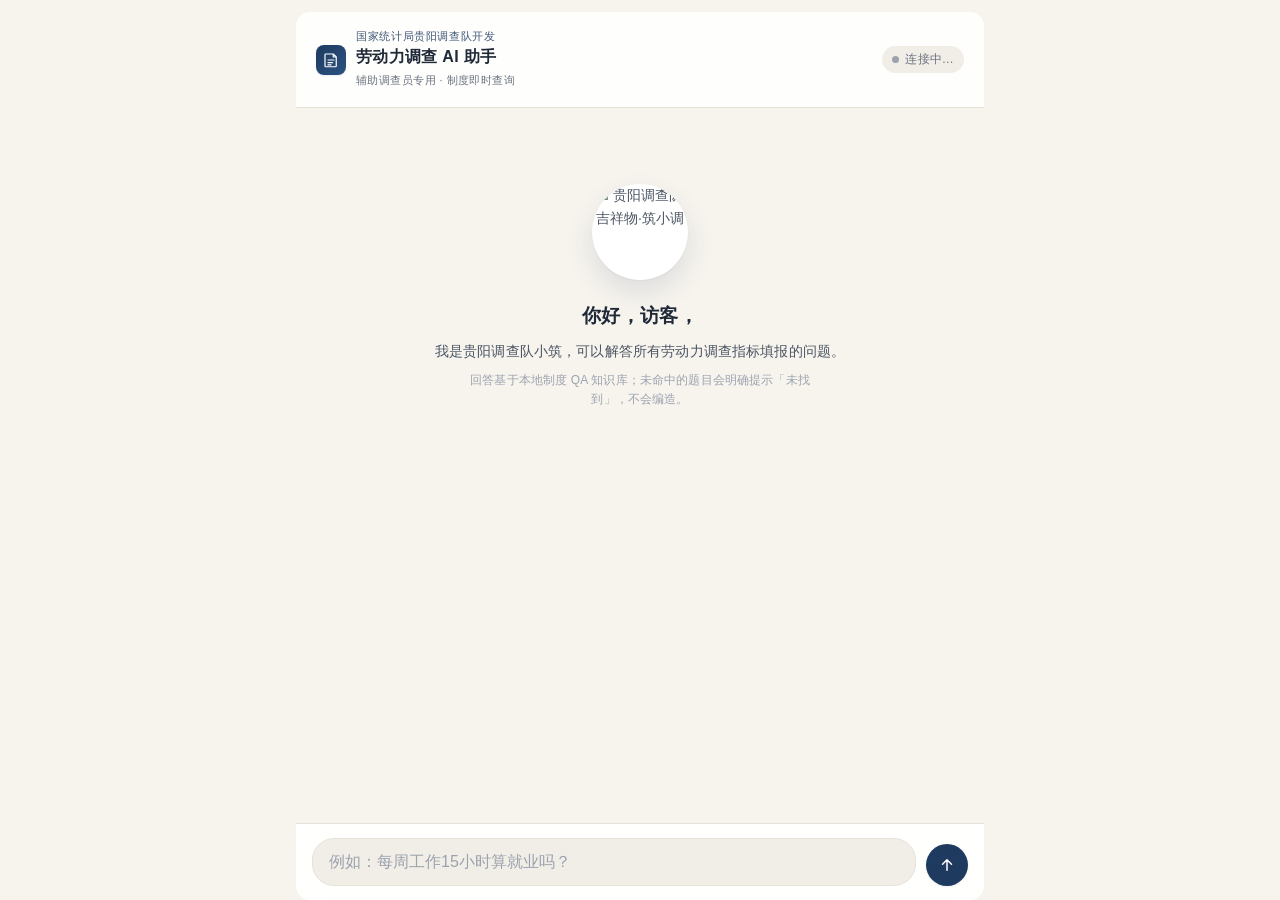
==== backend/static/index.html @ de78158c "feat: 知识库支持图片展示（统计云教程截图） - 新增 backend/static/kb-images/ 目录存储 PPT 截图 - SourceItem 添加 image 字段，前端展示参考截" ====
<!DOCTYPE html>
<html lang="zh-CN">
<head>
  <meta charset="UTF-8">
  <meta name="viewport" content="width=device-width, initial-scale=1.0, maximum-scale=1.0, user-scalable=no, viewport-fit=cover">
  <meta name="apple-mobile-web-app-capable" content="yes">
  <meta name="theme-color" content="#1E3A5F">
  <title>劳动力调查 AI 助手</title>
  <style>
    /* ============================================================
     * 设计 tokens
     * 主色：墨蓝 #1E3A5F（信任、政务、克制）
     * 背景：米白 #F7F4EE（柔和、低对比，长时间阅读不刺眼）
     * 文字：#1F2937 / #4B5563 / #6B7280 / #9CA3AF 四级灰阶
     * ============================================================ */
    :root {
      --c-ink:        #1F2937;
      --c-ink-2:      #4B5563;
      --c-ink-3:      #6B7280;
      --c-ink-4:      #9CA3AF;
      --c-bg:         #F7F4EE;
      --c-bg-elev:    #FFFFFF;
      --c-bg-tint:    #F1EEE7;
      --c-line:       #E7E2D8;
      --c-line-soft:  #EDE9DF;

      --c-brand:      #1E3A5F;
      --c-brand-2:    #2C5282;
      --c-brand-soft: #E8EEF5;

      --c-ok:         #2F855A;
      --c-ok-soft:    #E6F3EC;
      --c-warn:       #B7791F;
      --c-warn-soft:  #FBF1DD;
      --c-danger:     #B54545;
      --c-danger-soft:#F7E4E2;
      --c-info:       #5B6B8C;
      --c-info-soft:  #ECEFF4;

      --shadow-1: 0 1px 2px rgba(15, 23, 42, 0.04), 0 1px 3px rgba(15, 23, 42, 0.04);
      --shadow-2: 0 1px 2px rgba(15, 23, 42, 0.04), 0 8px 24px rgba(15, 23, 42, 0.06);
      --radius-bubble: 14px;
      --radius-card:   12px;
      --radius-btn:    8px;
      --radius-pill:   999px;

      --ease: cubic-bezier(0.4, 0, 0.2, 1);
      --t-fast: 160ms;
      --t-base: 220ms;
    }

    * { box-sizing: border-box; margin: 0; padding: 0; -webkit-tap-highlight-color: transparent; }
    html, body { height: 100%; overscroll-behavior: none; }
    body {
      font-family: -apple-system, BlinkMacSystemFont, "Segoe UI", "PingFang SC",
                   "Hiragino Sans GB", "Microsoft YaHei", sans-serif;
      background: var(--c-bg);
      color: var(--c-ink);
      display: flex;
      flex-direction: column;
      max-width: 720px;
      margin: 0 auto;
      padding: 0;
      font-size: 15px;
      line-height: 1.65;
      letter-spacing: 0.01em;
      -webkit-font-smoothing: antialiased;
      -moz-osx-font-smoothing: grayscale;
      text-rendering: optimizeLegibility;
      /* iOS safe area */
      padding-top: env(safe-area-inset-top);
      padding-bottom: env(safe-area-inset-bottom);
    }

    /* ===== Header ===== */
    header {
      flex-shrink: 0;
      padding: 14px 18px;
      border-bottom: 1px solid var(--c-line);
      background: rgba(255, 255, 255, 0.86);
      backdrop-filter: saturate(180%) blur(14px);
      -webkit-backdrop-filter: saturate(180%) blur(14px);
      display: flex;
      align-items: center;
      justify-content: space-between;
      gap: 12px;
      position: sticky;
      top: 0;
      z-index: 10;
    }
    .brand { display: flex; align-items: center; gap: 10px; min-width: 0; }
    .brand-mark {
      width: 30px; height: 30px;
      border-radius: 8px;
      background: linear-gradient(135deg, var(--c-brand) 0%, var(--c-brand-2) 100%);
      display: flex; align-items: center; justify-content: center;
      flex-shrink: 0;
      box-shadow: var(--shadow-1);
    }
    .brand-mark svg { width: 18px; height: 18px; display: block; }
    .brand-text { display: flex; flex-direction: column; min-width: 0; }
    .brand-org {
      font-size: 10.5px;
      color: var(--c-brand);
      letter-spacing: 0.06em;
      font-weight: 500;
      line-height: 1.3;
      opacity: 0.85;
    }
    header h1 {
      font-size: 15px; font-weight: 600; color: var(--c-ink);
      letter-spacing: 0.02em;
      white-space: nowrap;
      overflow: hidden;
      text-overflow: ellipsis;
    }
    .brand-sub {
      font-size: 11px; color: var(--c-ink-3);
      letter-spacing: 0.04em;
      margin-top: 1px;
    }
    header .status {
      font-size: 12px; color: var(--c-ink-3);
      display: flex; align-items: center; gap: 6px;
      flex-shrink: 0;
      padding: 4px 10px;
      border-radius: var(--radius-pill);
      background: var(--c-bg-tint);
      transition: background var(--t-base) var(--ease), color var(--t-base) var(--ease);
    }
    header .status .dot {
      display: inline-block; width: 7px; height: 7px; border-radius: 50%;
      background: var(--c-ink-4);
      transition: background var(--t-base) var(--ease);
      box-shadow: 0 0 0 0 rgba(47, 133, 90, 0.4);
    }
    header .status.ok {
      color: var(--c-ok);
      background: var(--c-ok-soft);
    }
    header .status.ok .dot {
      background: var(--c-ok);
      animation: breath 2.4s var(--ease) infinite;
    }
    header .status.err {
      color: var(--c-danger);
      background: var(--c-danger-soft);
    }
    header .status.err .dot { background: var(--c-danger); }
    /* ===== 主区域 ===== */
    main {
      flex: 1 1 auto;
      overflow-y: auto;
      padding: 18px 16px 20px;
      display: flex;
      flex-direction: column;
      gap: 18px;
      -webkit-overflow-scrolling: touch;
    }

    /* ===== 一轮问答 ===== */
    .turn {
      display: flex; flex-direction: column; gap: 8px;
      animation: msg-in 280ms var(--ease) both;
    }
    .turn + .turn { margin-top: 2px; }

    /* AI 消息行：左对齐，[吉祥物头像] + [回答气泡] */
    .msg-row.assistant {
      display: flex;
      align-items: flex-end;
      gap: 8px;
      max-width: 92%;
      align-self: flex-start;
    }
    .msg-avatar {
      width: 36px;
      height: 36px;
      border-radius: 50%;
      flex-shrink: 0;
      align-self: flex-end;
      margin-bottom: 2px;
      background: #fff;
      box-shadow: var(--shadow-1);
      object-fit: cover;
      animation: mascot-enter 380ms var(--ease) both;
    }
    .msg-row.assistant .bubble.answer-block {
      max-width: 100%;
      flex: 1 1 auto;
      min-width: 0;
    }
    @keyframes mascot-enter {
      from { transform: translateY(6px) scale(0.85); opacity: 0; }
      to   { transform: translateY(0) scale(1); opacity: 1; }
    }

    .bubble {
      padding: 12px 16px;
      border-radius: var(--radius-bubble);
      line-height: 1.65;
      font-size: 15px;
      word-break: break-word;
      max-width: 86%;
      position: relative;
    }
    .question {
      background: var(--c-brand);
      color: #FFFFFF;
      align-self: flex-end;
      border-bottom-right-radius: 5px;
      box-shadow: var(--shadow-1);
      letter-spacing: 0.01em;
    }
    .answer-block {
      background: var(--c-bg-elev);
      border: 1px solid var(--c-line);
      align-self: flex-start;
      border-bottom-left-radius: 5px;
      max-width: 92%;
      box-shadow: var(--shadow-1);
      padding: 14px 16px 12px;
    }

    /* ===== Mode 标签 ===== */
    .mode-badge {
      display: inline-flex;
      align-items: center;
      gap: 4px;
      font-size: 11px;
      padding: 3px 9px;
      border-radius: var(--radius-pill);
      margin-bottom: 8px;
      font-weight: 500;
      letter-spacing: 0.04em;
      border: 1px solid transparent;
    }
    .mode-rag           { background: var(--c-brand-soft); color: var(--c-brand); border-color: rgba(30, 58, 95, 0.12); }
    .mode-out_of_kb     { background: var(--c-warn-soft); color: var(--c-warn); border-color: rgba(183, 121, 31, 0.16); }
    .mode-out_of_scope  { background: var(--c-info-soft); color: var(--c-info); border-color: rgba(91, 107, 140, 0.16); }
    .mode-ambiguous     { background: #F1ECF7; color: #6B4E8E; border-color: rgba(107, 78, 142, 0.16); }
    .mode-badge::before {
      content: ''; width: 5px; height: 5px; border-radius: 50%;
      background: currentColor; opacity: 0.7;
    }

    .answer-text {
      white-space: pre-wrap;
      font-size: 15px;
      color: var(--c-ink);
      line-height: 1.7;
    }

    /* ===== 参考资料 ===== */
    details.sources {
      margin-top: 12px;
      font-size: 13px;
      color: var(--c-ink-2);
    }
    details.sources summary {
      cursor: pointer;
      padding: 8px 12px;
      user-select: none;
      list-style: none;
      display: inline-flex;
      align-items: center;
      gap: 6px;
      border-radius: var(--radius-btn);
      background: var(--c-bg-tint);
      border: 1px solid var(--c-line-soft);
      transition: background var(--t-fast) var(--ease), color var(--t-fast) var(--ease), border-color var(--t-fast) var(--ease);
    }
    details.sources summary::-webkit-details-marker { display: none; }
    details.sources summary::before {
      content: '';
      width: 0; height: 0;
      border-left: 4px solid currentColor;
      border-top: 4px solid transparent;
      border-bottom: 4px solid transparent;
      transition: transform var(--t-base) var(--ease);
      flex-shrink: 0;
      opacity: 0.7;
    }
    details.sources[open] summary::before { transform: rotate(90deg); }
    details.sources summary:hover {
      background: var(--c-brand-soft);
      color: var(--c-brand);
      border-color: rgba(30, 58, 95, 0.18);
    }
    details.sources[open] summary {
      background: var(--c-brand-soft);
      color: var(--c-brand);
      border-color: rgba(30, 58, 95, 0.18);
      margin-bottom: 6px;
    }
    details.sources ol {
      margin-top: 4px;
      padding-left: 0;
      list-style: none;
      max-height: 260px;
      overflow-y: auto;
      border-left: 2px solid var(--c-line);
      padding-left: 12px;
    }
    details.sources li {
      margin: 0;
      padding: 8px 10px;
      line-height: 1.55;
      border-radius: 8px;
      font-size: 13px;
    }
    details.sources li + li { margin-top: 4px; }
    details.sources li strong {
      color: var(--c-brand);
      font-weight: 600;
      font-size: 12px;
      font-variant-numeric: tabular-nums;
    }
    .source-meta {
      display: block;
      font-size: 11px;
      color: var(--c-ink-4);
      margin-top: 3px;
      letter-spacing: 0.02em;
    }
    .source-images {
      margin-top: 12px;
    }
    .source-images-title {
      font-size: 12px;
      color: var(--c-ink-4);
      margin-bottom: 8px;
      font-weight: 500;
    }
    .source-images-scroll {
      display: flex;
      gap: 10px;
      overflow-x: auto;
      padding-bottom: 8px;
      -webkit-overflow-scrolling: touch;
    }
    .source-images-scroll::-webkit-scrollbar {
      height: 6px;
    }
    .source-images-scroll::-webkit-scrollbar-thumb {
      background: var(--c-line);
      border-radius: 3px;
    }
    .source-image-item {
      flex: 0 0 auto;
      width: 180px;
      border-radius: 8px;
      overflow: hidden;
      border: 1px solid var(--c-line-soft);
      cursor: pointer;
      transition: transform 0.15s ease, box-shadow 0.15s ease;
    }
    .source-image-item:hover {
      transform: translateY(-2px);
      box-shadow: 0 4px 12px rgba(0, 0, 0, 0.1);
    }
    .source-image-item img {
      display: block;
      width: 100%;
      height: 120px;
      object-fit: cover;
      background: var(--c-bg-tint);
    }

    /* ===== 反馈区 ===== */
    .feedback-row {
      display: flex;
      flex-wrap: wrap;
      gap: 8px;
      margin-top: 12px;
      padding-top: 10px;
      border-top: 1px solid var(--c-line-soft);
      align-items: center;
      font-size: 13px;
    }
    .feedback-btn {
      background: var(--c-bg-elev);
      border: 1px solid var(--c-line);
      border-radius: var(--radius-btn);
      padding: 6px 14px;
      cursor: pointer;
      color: var(--c-ink-2);
      font-size: 13px;
      font-family: inherit;
      transition: background var(--t-fast) var(--ease), border-color var(--t-fast) var(--ease), color var(--t-fast) var(--ease), transform var(--t-fast) var(--ease);
      min-height: 32px;
      letter-spacing: 0.02em;
    }
    .feedback-btn:hover {
      border-color: var(--c-ink-4);
      color: var(--c-ink);
    }
    .feedback-btn:active { transform: scale(0.97); }
    .feedback-btn.active-up {
      background: var(--c-ok-soft);
      border-color: rgba(47, 133, 90, 0.4);
      color: var(--c-ok);
      font-weight: 500;
    }
    .feedback-btn.active-down {
      background: var(--c-danger-soft);
      border-color: rgba(181, 69, 69, 0.4);
      color: var(--c-danger);
      font-weight: 500;
    }
    .feedback-status {
      font-size: 12px;
      color: var(--c-ink-3);
      margin-left: auto;
      font-variant-numeric: tabular-nums;
      letter-spacing: 0.02em;
    }
    .comment-input {
      margin-top: 8px;
      width: 100%;
      padding: 9px 12px;
      border: 1px solid var(--c-line);
      border-radius: var(--radius-btn);
      font-size: 14px;
      font-family: inherit;
      display: none;
      min-height: 36px;
      background: var(--c-bg-elev);
      color: var(--c-ink);
      transition: border-color var(--t-fast) var(--ease), box-shadow var(--t-fast) var(--ease);
    }
    .comment-input.show { display: block; }
    .comment-input:focus {
      outline: none;
      border-color: var(--c-brand);
      box-shadow: 0 0 0 3px rgba(30, 58, 95, 0.08);
    }
    .comment-input::placeholder { color: var(--c-ink-4); }

    /* ===== 输入栏 ===== */
    form#input-form {
      flex-shrink: 0;
      display: flex;
      gap: 10px;
      padding: 12px 14px;
      padding-bottom: calc(12px + env(safe-area-inset-bottom));
      border-top: 1px solid var(--c-line);
      background: rgba(255, 255, 255, 0.92);
      backdrop-filter: saturate(180%) blur(14px);
      -webkit-backdrop-filter: saturate(180%) blur(14px);
      align-items: flex-end;
      position: sticky;
      bottom: 0;
      z-index: 10;
    }
    #question-input {
      flex: 1;
      padding: 11px 16px;
      border: 1px solid var(--c-line);
      border-radius: 22px;
      font-size: 16px;  /* 16px prevents iOS zoom */
      font-family: inherit;
      background: var(--c-bg-tint);
      resize: none;
      max-height: 120px;
      line-height: 1.5;
      color: var(--c-ink);
      transition: background var(--t-fast) var(--ease), border-color var(--t-fast) var(--ease), box-shadow var(--t-fast) var(--ease);
    }
    #question-input::placeholder { color: var(--c-ink-4); }
    #question-input:focus {
      outline: none;
      border-color: var(--c-brand);
      background: var(--c-bg-elev);
      box-shadow: 0 0 0 3px rgba(30, 58, 95, 0.08);
    }
    #send-btn {
      flex-shrink: 0;
      width: 42px;
      height: 42px;
      background: var(--c-brand);
      color: white;
      border: none;
      border-radius: 50%;
      font-size: 19px;
      cursor: pointer;
      display: flex;
      align-items: center;
      justify-content: center;
      box-shadow: var(--shadow-1);
      transition: background var(--t-fast) var(--ease), transform var(--t-fast) var(--ease), box-shadow var(--t-fast) var(--ease);
    }
    #send-btn:hover { background: var(--c-brand-2); }
    #send-btn:active {
      transform: scale(0.94);
      box-shadow: 0 1px 2px rgba(15, 23, 42, 0.08);
    }
    #send-btn:disabled {
      background: var(--c-line);
      color: var(--c-ink-4);
      cursor: not-allowed;
      box-shadow: none;
    }
    #send-btn svg { width: 18px; height: 18px; display: block; }

    /* ===== 麦克风（保留样式以防恢复）===== */
    #mic-btn {
      flex-shrink: 0;
      width: 42px;
      height: 42px;
      background: var(--c-bg-elev);
      color: var(--c-ink);
      border: 1px solid var(--c-line);
      border-radius: 50%;
      font-size: 18px;
      cursor: pointer;
      display: flex;
      align-items: center;
      justify-content: center;
      user-select: none;
      -webkit-touch-callout: none;
      transition: background var(--t-fast) var(--ease), border-color var(--t-fast) var(--ease);
    }
    #mic-btn.recording {
      background: var(--c-danger);
      color: white;
      border-color: var(--c-danger);
      animation: pulse 1s infinite;
    }
    #mic-btn:disabled { background: var(--c-bg-tint); cursor: not-allowed; }
    /* DISABLED(voice) 2026-06-21: 输入法自带语音转写，麦克风 UI 隐藏。恢复：删除此行 */
    #mic-btn { display: none !important; }

    /* ===== Thinking / 加载 ===== */
    .thinking {
      color: var(--c-ink-3);
      font-size: 14px;
      padding: 2px 0;
      display: flex;
      align-items: center;
      gap: 10px;
    }
    .thinking-dots {
      display: inline-flex;
      align-items: center;
      gap: 3px;
    }
    .thinking-dots span {
      width: 5px; height: 5px; border-radius: 50%;
      background: var(--c-ink-4);
      animation: dot 1.2s var(--ease) infinite;
    }
    .thinking-dots span:nth-child(2) { animation-delay: 0.15s; }
    .thinking-dots span:nth-child(3) { animation-delay: 0.3s; }
    /* 兼容旧模板：保留 .thinking::before 形态，但不渲染圆点 */
    .thinking::before { content: none; }
    @keyframes dot {
      0%, 60%, 100% { opacity: 0.25; transform: translateY(0); }
      30%           { opacity: 1;    transform: translateY(-2px); }
    }

    /* ===== 空状态 / 引导 ===== */
    .empty-state {
      text-align: center;
      color: var(--c-ink-2);
      padding: 56px 24px 32px;
      font-size: 14px;
    }
    .empty-state .empty-mascot {
      width: 96px;
      height: 96px;
      margin: 0 auto 20px;
      display: block;
      border-radius: 50%;
      background: #fff;
      box-shadow: 0 1px 2px rgba(15,23,42,0.04), 0 12px 28px rgba(30,58,95,0.12);
      object-fit: cover;
      animation: mascot-enter 600ms var(--ease) both;
    }
    /* 兼容老模板里的 .empty-icon（如有旧引用） */
    .empty-state .empty-icon {
      width: 56px; height: 56px;
      margin: 0 auto 18px;
      border-radius: 16px;
      background: var(--c-brand-soft);
      display: flex; align-items: center; justify-content: center;
      color: var(--c-brand);
    }
    .empty-state .empty-icon svg { width: 28px; height: 28px; display: block; }
    .empty-state .empty-title {
      font-size: 19px;
      font-weight: 600;
      color: var(--c-ink);
      letter-spacing: 0.02em;
      margin-bottom: 8px;
    }
    .empty-state .empty-greeting {
      margin: 0 auto 14px;
      color: var(--c-ink-2);
      font-size: 14px;
      line-height: 1.65;
      max-width: 320px;
    }
    .empty-state p {
      margin-bottom: 6px;
      color: var(--c-ink-3);
      font-size: 13px;
    }
    .empty-state .empty-hint {
      margin-top: 8px;
      color: var(--c-ink-4);
      font-size: 12px;
      line-height: 1.6;
      max-width: 340px;
      margin-left: auto;
      margin-right: auto;
    }
    .empty-state .examples {
      display: flex;
      flex-wrap: wrap;
      gap: 8px;
      justify-content: center;
      margin-top: 22px;
    }
    .empty-state .example {
      background: var(--c-bg-elev);
      border: 1px solid var(--c-line);
      border-radius: var(--radius-pill);
      padding: 8px 16px;
      cursor: pointer;
      font-size: 13px;
      min-height: 36px;
      display: inline-flex;
      align-items: center;
      color: var(--c-ink-2);
      font-family: inherit;
      transition: background var(--t-fast) var(--ease), border-color var(--t-fast) var(--ease), color var(--t-fast) var(--ease), transform var(--t-fast) var(--ease);
      letter-spacing: 0.01em;
    }
    .empty-state .example:hover {
      border-color: var(--c-brand);
      color: var(--c-brand);
      background: var(--c-brand-soft);
    }
    .empty-state .example:active { transform: scale(0.97); }

    /* ===== 错误条 ===== */
    .error-banner {
      background: var(--c-danger-soft);
      color: var(--c-danger);
      padding: 10px 14px;
      border-radius: var(--radius-card);
      font-size: 14px;
      margin-top: 6px;
      border: 1px solid rgba(181, 69, 69, 0.18);
      display: flex;
      align-items: flex-start;
      gap: 8px;
      line-height: 1.5;
    }
    .error-banner::before {
      content: '!';
      flex-shrink: 0;
      width: 18px; height: 18px;
      border-radius: 50%;
      background: var(--c-danger);
      color: #fff;
      font-weight: 600;
      font-size: 12px;
      display: inline-flex;
      align-items: center;
      justify-content: center;
      line-height: 1;
    }

    /* ===== 全局动效 ===== */
    @keyframes pulse { 0%,100% { opacity: 0.3; } 50% { opacity: 1; } }
    @keyframes breath {
      0%, 100% { box-shadow: 0 0 0 0 rgba(47, 133, 90, 0.0); }
      50%      { box-shadow: 0 0 0 4px rgba(47, 133, 90, 0.18); }
    }
    @keyframes msg-in {
      from { opacity: 0; transform: translateY(6px); }
      to   { opacity: 1; transform: translateY(0); }
    }

    /* ===== 桌面端微调 ===== */
    @media (min-width: 600px) {
      body { padding: 0 16px; }
      header {
        padding: 18px 20px;
        border-radius: 14px 14px 0 0;
        margin-top: 12px;
      }
      main { padding: 20px 12px; }
      .bubble { font-size: 15.5px; }
      form#input-form {
        border-radius: 0 0 14px 14px;
        padding: 14px 16px;
        padding-bottom: calc(14px + env(safe-area-inset-bottom));
      }
    }
    @media (min-width: 720px) {
      header h1 { font-size: 16px; }
    }

    /* ===== 减少动效偏好 ===== */
    @media (prefers-reduced-motion: reduce) {
      *, *::before, *::after {
        animation-duration: 0.01ms !important;
        animation-iteration-count: 1 !important;
        transition-duration: 0.01ms !important;
      }
    }
  </style>
</head>
<body>
  <header>
    <div class="brand">
      <div class="brand-mark" aria-hidden="true">
        <svg viewBox="0 0 24 24" fill="none" xmlns="http://www.w3.org/2000/svg">
          <path d="M5 4h10l4 4v12a1 1 0 0 1-1 1H5a1 1 0 0 1-1-1V5a1 1 0 0 1 1-1z" stroke="#fff" stroke-width="1.6" stroke-linejoin="round"/>
          <path d="M15 4v4h4" stroke="#fff" stroke-width="1.6" stroke-linejoin="round"/>
          <path d="M8 12h8M8 15.5h6M8 18.5h4" stroke="#fff" stroke-width="1.6" stroke-linecap="round"/>
        </svg>
      </div>
      <div class="brand-text">
        <span class="brand-org">国家统计局贵阳调查队开发</span>
        <h1>劳动力调查 AI 助手</h1>
        <span class="brand-sub">辅助调查员专用 · 制度即时查询</span>
      </div>
    </div>
    <span class="status" id="status"><span class="dot"></span><span id="status-text">连接中…</span></span>
  </header>

  <main id="chat">
    <div class="empty-state" id="empty-state">
      <img class="empty-mascot" src="/static/mascot.png" alt="贵阳调查队吉祥物·筑小调" width="96" height="96">
      <div class="empty-title">你好<span class="user-name">，访客</span>，</div>
      <div class="empty-subtitle">我是贵阳调查队小筑，可以解答所有劳动力调查指标填报的问题。</div>

      <p class="empty-hint">回答基于本地制度 QA 知识库；未命中的题目会明确提示「未找到」，不会编造。</p>
      <div class="examples" id="examples"></div>
    </div>
  </main>

  <form id="input-form" autocomplete="off">
    <textarea id="question-input" rows="1" placeholder="例如：每周工作15小时算就业吗？" maxlength="500"></textarea>
    <!-- DISABLED(voice) 2026-06-21: 麦克风按钮停用。恢复：删除本注释并取消 mic-btn CSS 隐藏 -->
    <!-- <button id="mic-btn" type="button" aria-label="语音输入" title="语音输入（录音将传至讯飞识别）">🎙️</button> -->
    <button id="send-btn" type="submit" aria-label="发送">
      <svg viewBox="0 0 24 24" fill="none" xmlns="http://www.w3.org/2000/svg" aria-hidden="true">
        <path d="M12 19V5m0 0-6 6m6-6 6 6" stroke="currentColor" stroke-width="2" stroke-linecap="round" stroke-linejoin="round"/>
      </svg>
    </button>
  </form>

  <script src="/static/common.js"></script>
  <script>
    const chatEl = document.getElementById('chat');
    const formEl = document.getElementById('input-form');
    const inputEl = document.getElementById('question-input');
    const sendBtn = document.getElementById('send-btn');
    const emptyEl = document.getElementById('empty-state');
    const examplesEl = document.getElementById('examples');
    const statusEl = document.getElementById('status');
    const statusText = document.getElementById('status-text');

    const EXAMPLE_QS = [
      '每周工作15小时算就业吗？',
      '退休人员再就业算就业吗？',
      '一人在家打游戏帮别人账号练级赚钱',
      'F16指标怎么填',
      '入户时PAD没有网络信号怎么办',
    ];

    // 未登录直接跳登录页
    requireLoginOrRedirect();

    (function () {
      var _el = document.querySelector('.user-name');
      if (!_el) return;
      var _n = getUserName();
      _el.textContent = _n ? '，' + escapeHtml(_n) : '，访客';
    })();

    // 多轮对话：保留最近 4 轮（8 条消息）。超出时丢掉最早的。
    const chatHistory = [];
    const MAX_HISTORY_TURNS = 4;

    const MODE_LABEL = {
      rag: 'RAG 命中',
      out_of_kb: '未找到',
      out_of_scope: '超出范围',
      ambiguous: '需要补充',
    };

    function hideEmpty() {
      if (emptyEl && emptyEl.parentNode) emptyEl.remove();
    }

    function scrollToBottom() {
      // requestAnimationFrame 让 DOM 更新完再滚
      requestAnimationFrame(() => {
        chatEl.scrollTop = chatEl.scrollHeight;
      });
    }

    function autoResize() {
      inputEl.style.height = 'auto';
      inputEl.style.height = Math.min(inputEl.scrollHeight, 120) + 'px';
    }

    function addQuestion(text) {
      hideEmpty();
      const turn = document.createElement('div');
      turn.className = 'turn';
      const bubble = document.createElement('div');
      bubble.className = 'bubble question';
      bubble.textContent = text;
      turn.appendChild(bubble);
      chatEl.appendChild(turn);
      scrollToBottom();
      return turn;
    }

    function addAnswerPlaceholder(turn) {
      const row = document.createElement('div');
      row.className = 'msg-row assistant';
      const avatar = document.createElement('img');
      avatar.className = 'msg-avatar';
      avatar.src = '/static/mascot.png';
      avatar.alt = '筑小调';
      avatar.loading = 'lazy';
      avatar.decoding = 'async';
      const block = document.createElement('div');
      block.className = 'bubble answer-block';
      block.innerHTML = '<div class="thinking"><span class="thinking-dots" aria-hidden="true"><span></span><span></span><span></span></span><span>正在检索知识库…</span></div>';
      row.appendChild(avatar);
      row.appendChild(block);
      turn.appendChild(row);
      scrollToBottom();
      return block;
    }

    function renderAnswer(block, data) {
      const mode = data.mode || 'rag';
      const modeLabel = MODE_LABEL[mode] || mode;
      const sources = data.sources || [];
      const score = data.retrieval_score;
      const imageList = sources.filter(s => s.image).map(s => s.image);
      const imageHtml = imageList.length > 0 ? `
        <div class="source-images">
          <div class="source-images-title">参考截图</div>
          <div class="source-images-scroll">
            ${imageList.map(img => `
              <div class="source-image-item">
                <img src="${escapeHtml(img)}" alt="参考截图" loading="lazy" onclick="window.open(this.src, '_blank')" />
              </div>
            `).join('')}
          </div>
        </div>
      ` : '';
      const textHtml = sources.length > 0 ? `
        <details class="sources">
          <summary>参考资料 (${sources.length})</summary>
          <ol>
            ${sources.map(s => `
              <li>
                <strong>${escapeHtml(s.qa_id || '?')}</strong> \u00b7 ${escapeHtml(s.category || '')}
                <div>${escapeHtml(s.question || '')}</div>
                <span class="source-meta">\u6765\u6e90\uff1a${escapeHtml(s.source || '?')}</span>
              </li>
            `).join('')}
          </ol>
        </details>
      ` : '';
      const sourceHtml = imageHtml + textHtml;
      block.innerHTML = `
        <span class="mode-badge mode-${mode}">${escapeHtml(modeLabel)}</span>
        <div class="answer-text">${escapeHtml(data.answer || '')}</div>
        ${sourceHtml}
        <div class="feedback-row" data-rating-state="none">
          <button class="feedback-btn" data-rating="up" type="button">采纳</button>
          <button class="feedback-btn" data-rating="down" type="button">不采纳</button>
          <input class="comment-input" placeholder="不采纳原因（可选）" maxlength="500">
          <span class="feedback-status"></span>
        </div>
      `;
      block.dataset.question = currentQuestion;
      block.dataset.answer = data.answer || '';
      block.dataset.mode = mode;
      block.dataset.sources = JSON.stringify(sources);
      block.dataset.requestId = data.request_id || '';
      wireFeedback(block);
      scrollToBottom();
    }

    function renderError(block, message) {
      block.innerHTML = `<div class="error-banner">请求失败：${escapeHtml(message)}</div>`;
      scrollToBottom();
    }

    function wireFeedback(block) {
      const row = block.querySelector('.feedback-row');
      const status = row.querySelector('.feedback-status');
      const commentInput = row.querySelector('.comment-input');
      const buttons = row.querySelectorAll('.feedback-btn');
      buttons.forEach(btn => {
        btn.addEventListener('click', async () => {
          const rating = btn.dataset.rating;
          const currentState = row.dataset.ratingState;
          if (currentState === rating) {
            row.dataset.ratingState = 'none';
            buttons.forEach(b => b.classList.remove('active-up', 'active-down'));
            commentInput.classList.remove('show');
            status.textContent = '';
            return;
          }
          buttons.forEach(b => b.classList.remove('active-up', 'active-down'));
          btn.classList.add(rating === 'up' ? 'active-up' : 'active-down');
          row.dataset.ratingState = rating;
          if (rating === 'down') {
            commentInput.classList.add('show');
            setTimeout(() => commentInput.focus(), 100);
          } else {
            commentInput.classList.remove('show');
          }
          status.textContent = '记录中…';
          try {
            const resp = await fetch('/api/feedback', {
              method: 'POST',
              headers: { 'Content-Type': 'application/json', ...authHeader() },
              body: JSON.stringify({
                question: block.dataset.question,
                answer: block.dataset.answer,
                mode: block.dataset.mode,
                rating,
                comment: commentInput.value || '',
                sources: JSON.parse(block.dataset.sources || '[]'),
                request_id: block.dataset.requestId || null,
              }),
            });
            if (await handle401(resp)) return;
            if (!resp.ok) throw new Error('HTTP ' + resp.status);
            const j = await resp.json();
            status.textContent = `已记录 (${j.record_id})`;
          } catch (e) {
            status.textContent = '记录失败';
          }
        });
      });
      commentInput.addEventListener('input', () => {
        clearTimeout(commentInput._t);
        commentInput._t = setTimeout(() => {
          if (row.dataset.ratingState !== 'none') {
            fetch('/api/feedback', {
              method: 'POST',
              headers: { 'Content-Type': 'application/json', ...authHeader() },
              body: JSON.stringify({
                question: block.dataset.question,
                answer: block.dataset.answer,
                mode: block.dataset.mode,
                rating: row.dataset.ratingState,
                comment: commentInput.value,
                sources: JSON.parse(block.dataset.sources || '[]'),
                request_id: block.dataset.requestId || null,
              }),
            }).catch(() => {});
          }
        }, 1500);
      });
    }

    let currentQuestion = '';

    /* DISABLED(voice) 2026-06-21: 语音 JS 整段停用。输入法自带语音转写。恢复：删除本块注释
    // ===== 语音输入（讯飞实时语音转写大模型）=====
    const micBtn = document.getElementById('mic-btn');
    let micState = {
      ws: null,
      audioCtx: null,
      processor: null,
      source: null,
      stream: null,
      recording: false,
      lastText: '',
    };

    function setMicUi(recording) {
      micState.recording = recording;
      micBtn.classList.toggle('recording', recording);
      micBtn.textContent = recording ? '■' : '🎙️';
    }

    function safe(fn) {
      try { fn(); } catch (e) { // safe wrap: 静默吞错
      }
    }

    async function startMic() {
      if (micState.recording) return;
      try {
        const stream = await navigator.mediaDevices.getUserMedia({
          audio: { channelCount: 1, echoCancellation: true, noiseSuppression: true },
        });
        micState.stream = stream;
        // 强制 16kHz（浏览器可能给 44.1/48k，AudioContext 内部会重采样）
        const AC = window.AudioContext || window.webkitAudioContext;
        micState.audioCtx = new AC({ sampleRate: 16000 });
        micState.source = micState.audioCtx.createMediaStreamSource(stream);
        // bufferSize=4096：~256ms 一帧（16kHz 下），远低于讯飞 15s 超时
        micState.processor = micState.audioCtx.createScriptProcessor(4096, 1, 1);

        const proto = location.protocol === 'https:' ? 'wss:' : 'ws:';
        const ws = new WebSocket(`${proto}//${location.host}/api/voice/stream`);
        ws.binaryType = 'arraybuffer';
        micState.ws = ws;

        ws.onopen = () => {
          setMicUi(true);
          statusText.textContent = '正在录音…';
        };
        ws.onmessage = (e) => {
          try {
            const data = JSON.parse(e.data);
            if (data.type === 'partial' && data.text) {
              micState.lastText = data.text;
              inputEl.value = data.text;
              autoResize();
              statusText.textContent = data.final
                ? `在线 · 知识库 ${data.text.length} 字`
                : '识别中…';
            } else if (data.type === 'error') {
              statusText.textContent = `识别失败: ${data.msg || data.code}`;
              stopMic();
            }
          } catch (err) { // 忽略非 JSON
          }
        };
        ws.onerror = () => {
          statusText.textContent = '语音连接失败';
          stopMic();
        };
        ws.onclose = () => {
          if (micState.recording) {
            statusText.textContent = '语音已断开';
            setMicUi(false);
          }
        };

        // 预分配 buffer，每帧复用避免 GC
        const pcmBuffer = new Int16Array(4096);
        micState.processor.onaudioprocess = (e) => {
          if (!micState.ws || micState.ws.readyState !== WebSocket.OPEN) return;
          const channel = e.inputBuffer.getChannelData(0);
          const n = Math.min(channel.length, pcmBuffer.length);
          for (let i = 0; i < n; i++) {
            const s = Math.max(-1, Math.min(1, channel[i]));
            pcmBuffer[i] = s < 0 ? s * 0x8000 : s * 0x7fff;
          }
          // 只发实际样本数（channel.length 通常等于 4096，但保险起见用 n）
          micState.ws.send(pcmBuffer.buffer.slice(0, n * 2));
        };

        micState.source.connect(micState.processor);
        // 用 gain=0 的 GainNode 作为「静默出口」触发 onaudioprocess，避免回放
        const sink = micState.audioCtx.createGain();
        sink.gain.value = 0;
        micState.processor.connect(sink);
        micState.sink = sink;
      } catch (err) {
        console.error('录音启动失败', err);
        statusText.textContent = err.name === 'NotAllowedError' ? '麦克风权限被拒' : `录音失败: ${err.message}`;
        cleanupMic();
        setMicUi(false);
      }
    }

    function stopMic() {
      if (!micState.recording && !micState.ws) {
        cleanupMic();
        return;
      }
      if (micState.ws && micState.ws.readyState === WebSocket.OPEN) {
        safe(() => micState.ws.send('__end__'));
      }
      setMicUi(false);
      // 等 1.5s 让最终识别结果回来，再彻底清理
      setTimeout(cleanupMic, 1500);
    }

    function cleanupMic() {
      safe(() => micState.processor && micState.processor.disconnect());
      safe(() => micState.sink && micState.sink.disconnect());
      safe(() => micState.source && micState.source.disconnect());
      safe(() => micState.audioCtx && micState.audioCtx.close());
      safe(() => micState.stream && micState.stream.getTracks().forEach(t => t.stop()));
      safe(() => micState.ws && micState.ws.close());
      micState.processor = null;
      micState.source = null;
      micState.sink = null;
      micState.audioCtx = null;
      micState.stream = null;
      micState.ws = null;
    }

    micBtn.addEventListener('click', () => {
      if (micState.recording) stopMic();
      else startMic();
    });
    // 离开页面时关掉
    window.addEventListener('beforeunload', cleanupMic);
    */ /* DISABLED(voice) 2026-06-21 块注释结束。恢复：删除 509 行的开头 + 本行 */

    inputEl.addEventListener('input', autoResize);
    inputEl.addEventListener('keydown', (e) => {
      // Enter 发送，Shift+Enter 换行
      if (e.key === 'Enter' && !e.shiftKey && !e.isComposing) {
        e.preventDefault();
        formEl.requestSubmit();
      }
    });

    formEl.addEventListener('submit', async (e) => {
      e.preventDefault();
      const q = inputEl.value.trim();
      if (!q) return;
      inputEl.value = '';
      autoResize();
      sendBtn.disabled = true;
      currentQuestion = q;
      const turn = addQuestion(q);
      const block = addAnswerPlaceholder(turn);
      const historyForRequest = chatHistory.slice(-MAX_HISTORY_TURNS * 2);
      try {
        const t0 = performance.now();
        const resp = await fetch('/api/chat', {
          method: 'POST',
          headers: { 'Content-Type': 'application/json', ...authHeader() },
          body: JSON.stringify({ message: q, history: historyForRequest }),
        });
        if (await handle401(resp)) return;
        if (!resp.ok) {
          const errText = await resp.text();
          throw new Error(errText || 'HTTP ' + resp.status);
        }
        const data = await resp.json();
        const ms = Math.round(performance.now() - t0);
        renderAnswer(block, data);
        const status = block.querySelector('.feedback-status');
        if (status) status.textContent = `${ms}ms`;
        chatHistory.push({ role: 'user', content: q });
        chatHistory.push({ role: 'assistant', content: data.answer.slice(0, 4000) });
        chatHistory.splice(0, Math.max(0, chatHistory.length - MAX_HISTORY_TURNS * 2));
      } catch (err) {
        renderError(block, err.message);
      } finally {
        sendBtn.disabled = false;
        inputEl.focus();
      }
    });

    // 示例问题
    examplesEl.innerHTML = EXAMPLE_QS.map(q =>
      `<span class="example" data-q="${escapeHtml(q)}">${escapeHtml(q)}</span>`
    ).join('');
    examplesEl.querySelectorAll('.example').forEach(el => {
      el.addEventListener('click', () => {
        inputEl.value = el.dataset.q;
        autoResize();
        inputEl.focus();
      });
    });

    // 健康检查
    fetch('/health').then(r => r.json()).then(j => {
      if (j.status === 'ok') {
        statusEl.classList.add('ok');
        statusText.textContent = `在线 · 知识库 ${j.chroma_count} 条`;
      } else {
        statusEl.classList.add('err');
        statusText.textContent = '降级运行';
      }
    }).catch(() => {
      statusEl.classList.add('err');
      statusText.textContent = '不可达';
    });

    inputEl.focus();
  </script>
</body>
</html>
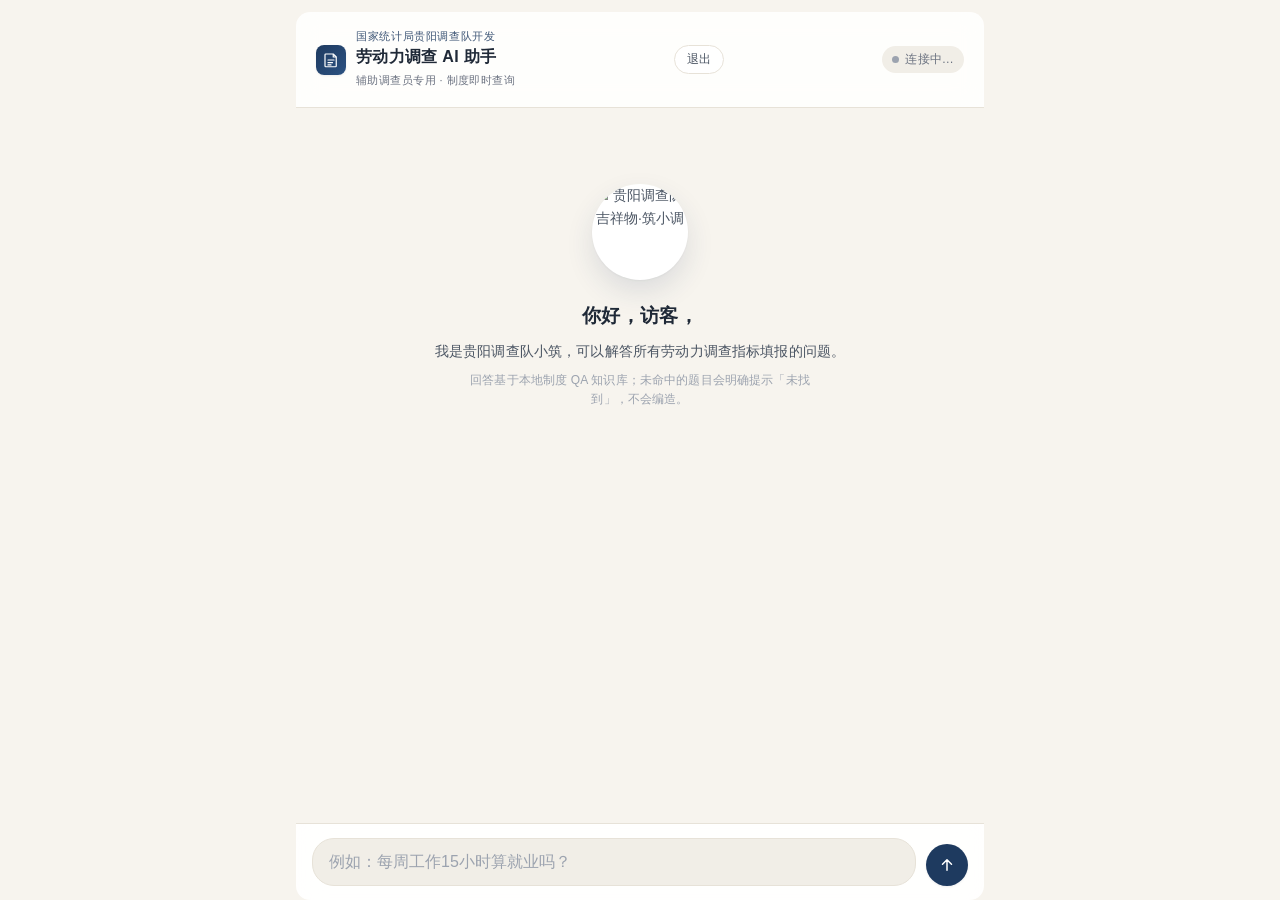
==== commit 25c9b4f1: "feat: 月度测验系统 v3 + grill-me 优化 + 退出登录 + 知识库分类型统计 - 6 表 SQLite quiz_db（幂等迁移 + WAL + 写锁串行化） - LLM 要点提取（" ====
--- a/backend/static/index.html
+++ b/backend/static/index.html
@@ -5,7 +5,8 @@
   <meta name="viewport" content="width=device-width, initial-scale=1.0, maximum-scale=1.0, user-scalable=no, viewport-fit=cover">
   <meta name="apple-mobile-web-app-capable" content="yes">
   <meta name="theme-color" content="#1E3A5F">
-  <title>劳动力调查 AI 助手</title>
+  <link rel="icon" href="data:,">
+<title>劳动力调查 AI 助手</title>
   <style>
     /* ============================================================
      * 设计 tokens
@@ -712,7 +713,43 @@
         transition-duration: 0.01ms !important;
       }
     }
-  </style>
+  
+    /* ===== 本月测验入口卡片（quiz）===== */
+    .quiz-card {
+      margin-top: 18px;
+      padding: 14px 16px;
+      background: var(--c-bg-elev);
+      border: 1px solid var(--c-line);
+      border-radius: var(--radius-card);
+      box-shadow: var(--shadow-1);
+      cursor: pointer;
+      transition: box-shadow var(--t-base) var(--ease), border-color var(--t-base) var(--ease);
+    }
+    .quiz-card:active { box-shadow: var(--shadow-2); }
+    .quiz-card .qc-head { display: flex; align-items: center; gap: 8px; font-size: 15px; font-weight: 600; color: var(--c-ink); }
+    .quiz-card .qc-badge {
+      margin-left: auto;
+      font-size: 11px; font-weight: 500;
+      padding: 2px 9px; border-radius: var(--radius-pill);
+      background: var(--c-brand-soft); color: var(--c-brand);
+    }
+    .quiz-card .qc-sub { font-size: 12px; color: var(--c-ink-3); margin-top: 5px; }
+
+
+    .logout-btn {
+      border: 1px solid var(--c-line);
+      background: var(--c-bg-elev);
+      color: var(--c-ink-2);
+      font-size: 12px;
+      padding: 5px 12px;
+      border-radius: var(--radius-pill);
+      cursor: pointer;
+      flex-shrink: 0;
+      transition: color var(--t-fast) var(--ease), border-color var(--t-fast) var(--ease);
+    }
+    .logout-btn:hover { color: var(--c-danger); border-color: var(--c-danger); }
+
+</style>
 </head>
 <body>
   <header>
@@ -730,6 +767,7 @@
         <span class="brand-sub">辅助调查员专用 · 制度即时查询</span>
       </div>
     </div>
+    <button class="logout-btn" onclick="logout()">退出</button>
     <span class="status" id="status"><span class="dot"></span><span id="status-text">连接中…</span></span>
   </header>
 
@@ -741,6 +779,8 @@
 
       <p class="empty-hint">回答基于本地制度 QA 知识库；未命中的题目会明确提示「未找到」，不会编造。</p>
       <div class="examples" id="examples"></div>
+      <div class="quiz-card" id="quiz-card" style="display:none"></div>
+
     </div>
   </main>
 
@@ -782,6 +822,30 @@
       if (!_el) return;
       var _n = getUserName();
       _el.textContent = _n ? '，' + escapeHtml(_n) : '，访客';
+    })();
+
+
+
+    // 本月测验入口：目标用户且存在 published 未过期测验才显示
+    (async function () {
+      const qc = document.getElementById('quiz-card');
+      if (!qc) return;
+      try {
+        const res = await fetch('/api/quiz/current', { headers: authHeader() });
+        if (await handle401(res)) return;
+        const data = await res.json();
+        if (!data.items || data.items.length === 0) return;
+        const q = data.items[0];
+        const badge = q.completed ? '已完成'
+          : (q.answered > 0 ? '进行中' : (q.remaining_days != null ? q.remaining_days + ' 天' : '未做'));
+        const sub = q.completed ? '本月测验已完成，可查看历史记录'
+          : ('已答 ' + q.answered + '/' + q.total + ' 题 · 剩余 ' + (q.remaining_days != null ? q.remaining_days + ' 天' : '有效期至 ' + (q.valid_until || '').slice(0, 10)));
+        qc.innerHTML =
+          '<div class="qc-head">📝 本月测验<span class="qc-badge">' + badge + '</span></div>' +
+          '<div class="qc-sub">' + sub + '</div>';
+        qc.style.display = 'block';
+        qc.addEventListener('click', function () { location.href = '/quiz'; });
+      } catch (e) { /* 静默失败：不阻塞聊天入口 */ }
     })();
 
     // 多轮对话：保留最近 4 轮（8 条消息）。超出时丢掉最早的。
@@ -1177,7 +1241,9 @@
     fetch('/health').then(r => r.json()).then(j => {
       if (j.status === 'ok') {
         statusEl.classList.add('ok');
-        statusText.textContent = `在线 · 知识库 ${j.chroma_count} 条`;
+        const qa = (j.qa_count != null ? j.qa_count : j.chroma_count);
+    const chunk = (j.chunk_count != null ? j.chunk_count : 0);
+    statusText.textContent = `在线 · QA ${qa} · 制度原文 ${chunk}`;
       } else {
         statusEl.classList.add('err');
         statusText.textContent = '降级运行';
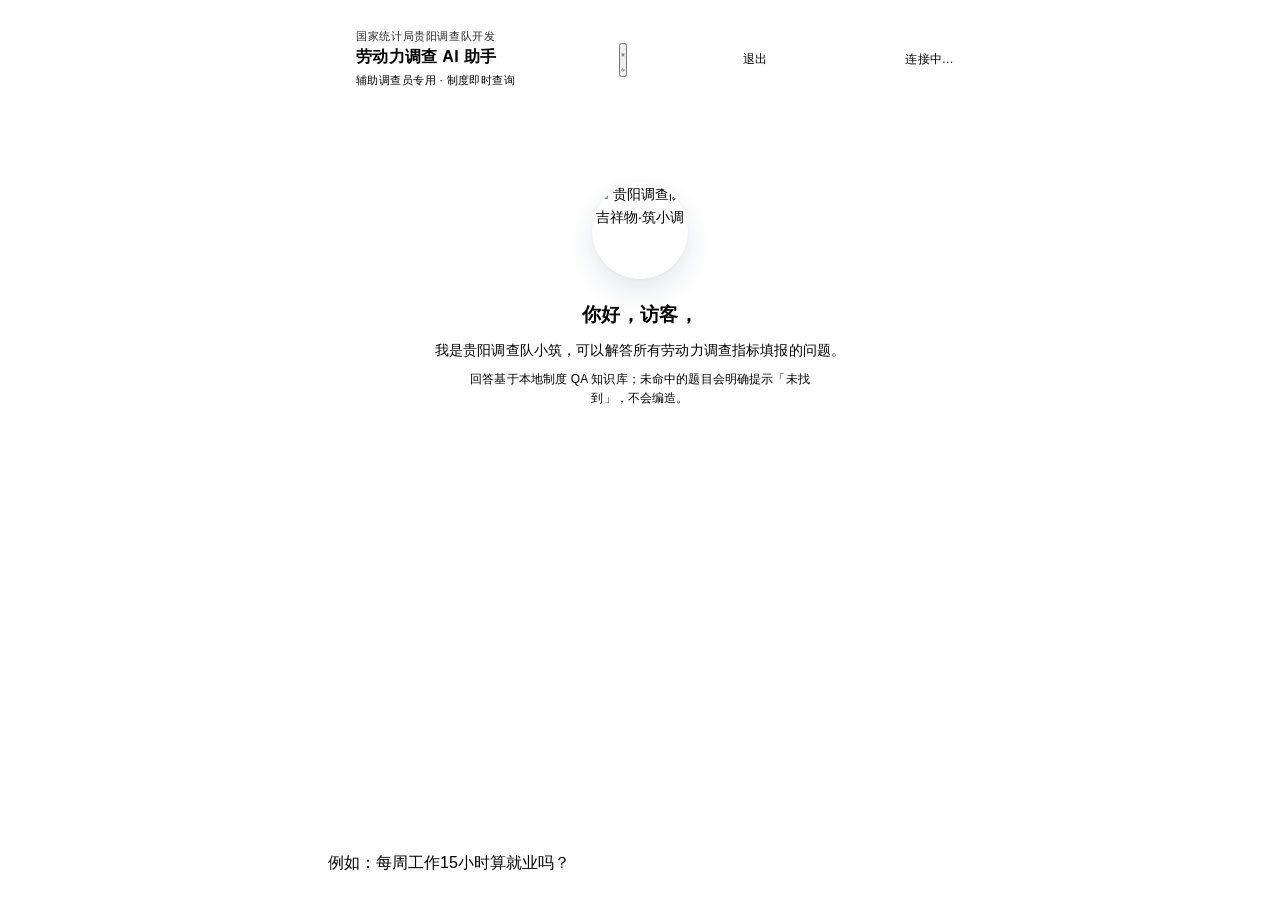
==== commit 55f9af32: "feat(ui): 全站统一 TailAdmin/Tabler 浅色风格（浅灰底+白卡+高对比，7 页深浅色）" ====
--- a/backend/static/index.html
+++ b/backend/static/index.html
@@ -1,6 +1,8 @@
 <!DOCTYPE html>
 <html lang="zh-CN">
 <head>
+<link rel="stylesheet" href="/static/theme.css">
+
   <meta charset="UTF-8">
   <meta name="viewport" content="width=device-width, initial-scale=1.0, maximum-scale=1.0, user-scalable=no, viewport-fit=cover">
   <meta name="apple-mobile-web-app-capable" content="yes">
@@ -14,41 +16,7 @@
      * 背景：米白 #F7F4EE（柔和、低对比，长时间阅读不刺眼）
      * 文字：#1F2937 / #4B5563 / #6B7280 / #9CA3AF 四级灰阶
      * ============================================================ */
-    :root {
-      --c-ink:        #1F2937;
-      --c-ink-2:      #4B5563;
-      --c-ink-3:      #6B7280;
-      --c-ink-4:      #9CA3AF;
-      --c-bg:         #F7F4EE;
-      --c-bg-elev:    #FFFFFF;
-      --c-bg-tint:    #F1EEE7;
-      --c-line:       #E7E2D8;
-      --c-line-soft:  #EDE9DF;
-
-      --c-brand:      #1E3A5F;
-      --c-brand-2:    #2C5282;
-      --c-brand-soft: #E8EEF5;
-
-      --c-ok:         #2F855A;
-      --c-ok-soft:    #E6F3EC;
-      --c-warn:       #B7791F;
-      --c-warn-soft:  #FBF1DD;
-      --c-danger:     #B54545;
-      --c-danger-soft:#F7E4E2;
-      --c-info:       #5B6B8C;
-      --c-info-soft:  #ECEFF4;
-
-      --shadow-1: 0 1px 2px rgba(15, 23, 42, 0.04), 0 1px 3px rgba(15, 23, 42, 0.04);
-      --shadow-2: 0 1px 2px rgba(15, 23, 42, 0.04), 0 8px 24px rgba(15, 23, 42, 0.06);
-      --radius-bubble: 14px;
-      --radius-card:   12px;
-      --radius-btn:    8px;
-      --radius-pill:   999px;
-
-      --ease: cubic-bezier(0.4, 0, 0.2, 1);
-      --t-fast: 160ms;
-      --t-base: 220ms;
-    }
+    
 
     * { box-sizing: border-box; margin: 0; padding: 0; -webkit-tap-highlight-color: transparent; }
     html, body { height: 100%; overscroll-behavior: none; }
@@ -93,7 +61,7 @@
     .brand-mark {
       width: 30px; height: 30px;
       border-radius: 8px;
-      background: linear-gradient(135deg, var(--c-brand) 0%, var(--c-brand-2) 100%);
+      background: linear-gradient(135deg, var(--c-brand) 0%, #2FA8E0 100%);
       display: flex; align-items: center; justify-content: center;
       flex-shrink: 0;
       box-shadow: var(--shadow-1);
@@ -136,9 +104,10 @@
       box-shadow: 0 0 0 0 rgba(47, 133, 90, 0.4);
     }
     header .status.ok {
-      color: var(--c-ok);
+      color: #15803D;
       background: var(--c-ok-soft);
     }
+    html[data-theme="dark"] header .status.ok { color: var(--c-ok); }
     header .status.ok .dot {
       background: var(--c-ok);
       animation: breath 2.4s var(--ease) infinite;
@@ -182,7 +151,7 @@
       align-self: flex-end;
       margin-bottom: 2px;
       background: #fff;
-      box-shadow: var(--shadow-1);
+      box-shadow: 0 0 0 2px var(--c-bg), 0 4px 14px rgba(15, 23, 42, 0.10);
       object-fit: cover;
       animation: mascot-enter 380ms var(--ease) both;
     }
@@ -686,6 +655,22 @@
     }
 
     /* ===== 桌面端微调 ===== */
+    @media (max-width: 480px) {
+      header { padding: 10px 12px; gap: 8px; flex-wrap: wrap; }
+      .brand { gap: 8px; }
+      .brand-mark { width: 26px; height: 26px; }
+      .brand-mark svg { width: 15px; height: 15px; }
+      .brand-org { font-size: 9.5px; letter-spacing: 0.02em; }
+      header h1 { font-size: 13px; }
+      .brand-sub { font-size: 10px; }
+      .logout-btn { font-size: 11px; padding: 4px 10px; }
+      header .status { font-size: 10px; padding: 3px 8px; gap: 4px; }
+      header .status .dot { width: 5px; height: 5px; }
+      .brand-sub { display: none; }
+    }
+    @media (max-width: 360px) {
+      header .status { width: 100%; order: 3; justify-content: center; }
+    }
     @media (min-width: 600px) {
       body { padding: 0 16px; }
       header {
@@ -703,6 +688,20 @@
     }
     @media (min-width: 720px) {
       header h1 { font-size: 16px; }
+    }
+
+    /* ===== 深色模式：聊天页表面一致性 ===== */
+    html[data-theme="dark"] #input-form {
+      background: rgba(18, 27, 46, 0.86);
+      border-top-color: var(--c-line);
+    }
+    html[data-theme="dark"] .question { background: #1D4ED8; }
+    html[data-theme="dark"] .msg-avatar {
+      box-shadow: 0 0 0 2px var(--c-bg), 0 4px 14px rgba(0, 0, 0, 0.35);
+    }
+    html[data-theme="dark"] .empty-state .empty-mascot {
+      background: var(--c-bg-elev);
+      box-shadow: var(--shadow-1);
     }
 
     /* ===== 减少动效偏好 ===== */
@@ -767,7 +766,11 @@
         <span class="brand-sub">辅助调查员专用 · 制度即时查询</span>
       </div>
     </div>
-    <button class="logout-btn" onclick="logout()">退出</button>
+    <button class="theme-toggle" type="button" onclick="toggleTheme()" aria-label="Toggle theme">
+  <svg class="icon-sun" viewBox="0 0 24 24" fill="none" stroke="currentColor" stroke-width="2" stroke-linecap="round"><circle cx="12" cy="12" r="4"/><path d="M12 2v2M12 20v2M4.9 4.9l1.4 1.4M17.7 17.7l1.4 1.4M2 12h2M20 12h2M4.9 19.1l1.4-1.4M17.7 6.3l1.4-1.4"/></svg>
+  <svg class="icon-moon" viewBox="0 0 24 24" fill="none" stroke="currentColor" stroke-width="2" stroke-linecap="round" stroke-linejoin="round"><path d="M21 12.8A9 9 0 1 1 11.2 3a7 7 0 0 0 9.8 9.8z"/></svg>
+</button>
+<button class="logout-btn" onclick="logout()">退出</button>
     <span class="status" id="status"><span class="dot"></span><span id="status-text">连接中…</span></span>
   </header>
 
@@ -826,22 +829,27 @@
 
 
 
-    // 本月测验入口：目标用户且存在 published 未过期测验才显示
+    // 我的测验入口：存在待做/已完成测验才显示（多场景并存）
     (async function () {
       const qc = document.getElementById('quiz-card');
       if (!qc) return;
       try {
-        const res = await fetch('/api/quiz/current', { headers: authHeader() });
+        const res = await fetch('/api/quiz/my', { headers: authHeader() });
         if (await handle401(res)) return;
         const data = await res.json();
-        if (!data.items || data.items.length === 0) return;
-        const q = data.items[0];
-        const badge = q.completed ? '已完成'
-          : (q.answered > 0 ? '进行中' : (q.remaining_days != null ? q.remaining_days + ' 天' : '未做'));
-        const sub = q.completed ? '本月测验已完成，可查看历史记录'
-          : ('已答 ' + q.answered + '/' + q.total + ' 题 · 剩余 ' + (q.remaining_days != null ? q.remaining_days + ' 天' : '有效期至 ' + (q.valid_until || '').slice(0, 10)));
+        const todo = data.todo || [];
+        const done = data.done || [];
+        if (!todo.length && !done.length) return;
+        const badge = todo.length ? '待做 ' + todo.length + ' 套' : '全部完成';
+        let sub;
+        if (todo.length) {
+          const q = todo[0];
+          sub = (todo.length > 1 ? '共 ' + todo.length + ' 套待做 · ' : '') + (q.scene ? q.scene + ' ' : '') + (q.remaining_days != null ? '剩余 ' + q.remaining_days + ' 天' : '已答 ' + q.answered + '/' + q.total + ' 题');
+        } else {
+          sub = '暂无待做测验，可查看已完成 / 过期记录';
+        }
         qc.innerHTML =
-          '<div class="qc-head">📝 本月测验<span class="qc-badge">' + badge + '</span></div>' +
+          '<div class="qc-head">📝 我的测验<span class="qc-badge">' + badge + '</span></div>' +
           '<div class="qc-sub">' + sub + '</div>';
         qc.style.display = 'block';
         qc.addEventListener('click', function () { location.href = '/quiz'; });
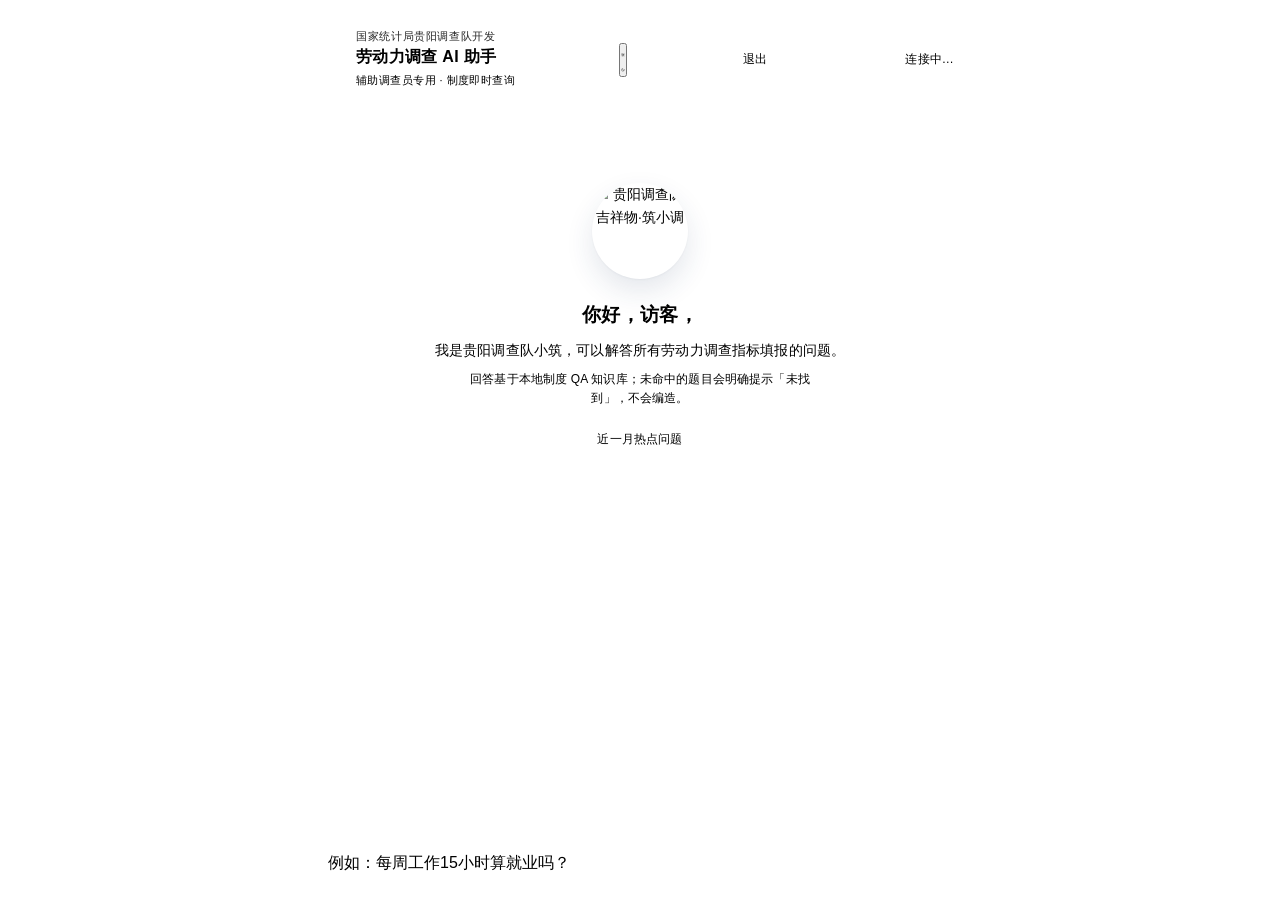
==== commit cfe83ec2: "feat: add feedback reviews, hot questions, grounding, sessions" ====
--- a/backend/static/index.html
+++ b/backend/static/index.html
@@ -385,27 +385,90 @@
       font-variant-numeric: tabular-nums;
       letter-spacing: 0.02em;
     }
-    .comment-input {
-      margin-top: 8px;
+    .modal-overlay {
+      position: fixed;
+      inset: 0;
+      z-index: 100;
+      display: none;
+      align-items: center;
+      justify-content: center;
+      padding: 16px;
+      background: rgba(15, 23, 42, 0.48);
+      backdrop-filter: blur(3px);
+    }
+    .modal-overlay.open { display: flex; }
+    .feedback-modal {
+      width: min(640px, 100%);
+      max-height: calc(100vh - 32px);
+      overflow-y: auto;
+      background: var(--c-bg-elev);
+      border: 1px solid var(--c-line);
+      border-radius: var(--radius-card);
+      box-shadow: 0 18px 48px rgba(15, 23, 42, 0.24);
+      padding: 18px;
+    }
+    .feedback-modal-head {
+      display: flex;
+      align-items: center;
+      justify-content: space-between;
+      gap: 10px;
+      margin-bottom: 12px;
+    }
+    .feedback-modal-head h3 { font-size: 16px; font-weight: 600; color: var(--c-ink); }
+    .modal-close {
+      width: 30px; height: 30px;
+      border: 1px solid var(--c-line);
+      border-radius: 50%;
+      background: var(--c-bg-tint);
+      color: var(--c-ink-2);
+      font-size: 16px;
+      line-height: 1;
+      cursor: pointer;
+    }
+    .original-answer { margin-bottom: 14px; border: 1px solid var(--c-line-soft); border-radius: var(--radius-btn); background: var(--c-bg-tint); }
+    .original-answer summary { padding: 9px 12px; font-size: 13px; color: var(--c-ink-2); cursor: pointer; }
+    .original-answer .original-text { padding: 0 12px 12px; white-space: pre-wrap; font-size: 14px; color: var(--c-ink-2); }
+    .modal-field { display: block; margin-bottom: 12px; }
+    .modal-label { display: flex; justify-content: space-between; align-items: baseline; margin-bottom: 6px; font-size: 13px; font-weight: 600; color: var(--c-ink-2); }
+    .char-counter { font-size: 11px; font-weight: 400; color: var(--c-ink-4); font-variant-numeric: tabular-nums; }
+    .modal-textarea {
       width: 100%;
-      padding: 9px 12px;
+      min-height: 112px;
+      padding: 10px 12px;
       border: 1px solid var(--c-line);
       border-radius: var(--radius-btn);
+      background: var(--c-bg);
+      color: var(--c-ink);
+      font-family: inherit;
       font-size: 14px;
-      font-family: inherit;
-      display: none;
-      min-height: 36px;
-      background: var(--c-bg-elev);
-      color: var(--c-ink);
-      transition: border-color var(--t-fast) var(--ease), box-shadow var(--t-fast) var(--ease);
-    }
-    .comment-input.show { display: block; }
-    .comment-input:focus {
+      line-height: 1.55;
+      resize: vertical;
+    }
+    .modal-textarea:focus {
       outline: none;
       border-color: var(--c-brand);
       box-shadow: 0 0 0 3px rgba(30, 58, 95, 0.08);
     }
-    .comment-input::placeholder { color: var(--c-ink-4); }
+    .modal-error {
+      display: none;
+      margin-bottom: 10px;
+      padding: 8px 10px;
+      border-radius: var(--radius-btn);
+      background: var(--c-danger-soft);
+      color: var(--c-danger);
+      font-size: 13px;
+    }
+    .modal-error.show { display: block; }
+    .modal-actions { display: flex; justify-content: flex-end; gap: 8px; }
+    .modal-primary {
+      background: var(--c-brand);
+      border-color: var(--c-brand);
+      color: #fff;
+      padding: 8px 16px;
+      border-radius: var(--radius-btn);
+      font-size: 13px;
+    }
+    .modal-primary:disabled { opacity: 0.55; }
 
     /* ===== 输入栏 ===== */
     form#input-form {
@@ -585,12 +648,18 @@
       margin-left: auto;
       margin-right: auto;
     }
+    .empty-state .examples-title {
+      margin-top: 22px;
+      color: var(--c-ink-3);
+      font-size: 12px;
+      font-weight: 500;
+    }
     .empty-state .examples {
       display: flex;
       flex-wrap: wrap;
       gap: 8px;
       justify-content: center;
-      margin-top: 22px;
+      margin-top: 12px;
     }
     .empty-state .example {
       background: var(--c-bg-elev);
@@ -602,10 +671,18 @@
       min-height: 36px;
       display: inline-flex;
       align-items: center;
+      max-width: min(280px, 72vw);
+      overflow: hidden;
       color: var(--c-ink-2);
       font-family: inherit;
       transition: background var(--t-fast) var(--ease), border-color var(--t-fast) var(--ease), color var(--t-fast) var(--ease), transform var(--t-fast) var(--ease);
       letter-spacing: 0.01em;
+    }
+    .empty-state .example-text {
+      max-width: 100%;
+      overflow: hidden;
+      text-overflow: ellipsis;
+      white-space: nowrap;
     }
     .empty-state .example:hover {
       border-color: var(--c-brand);
@@ -663,6 +740,7 @@
       .brand-org { font-size: 9.5px; letter-spacing: 0.02em; }
       header h1 { font-size: 13px; }
       .brand-sub { font-size: 10px; }
+      .history-btn { font-size: 11px; padding: 4px 10px; }
       .logout-btn { font-size: 11px; padding: 4px 10px; }
       header .status { font-size: 10px; padding: 3px 8px; gap: 4px; }
       header .status .dot { width: 5px; height: 5px; }
@@ -747,6 +825,133 @@
       transition: color var(--t-fast) var(--ease), border-color var(--t-fast) var(--ease);
     }
     .logout-btn:hover { color: var(--c-danger); border-color: var(--c-danger); }
+
+    .history-btn {
+      border: 1px solid var(--c-line);
+      background: var(--c-bg-elev);
+      color: var(--c-ink-2);
+      font-size: 12px;
+      padding: 5px 12px;
+      border-radius: var(--radius-pill);
+      cursor: pointer;
+      flex-shrink: 0;
+      transition: color var(--t-fast) var(--ease), border-color var(--t-fast) var(--ease);
+    }
+    .history-btn:hover { color: var(--c-brand); border-color: var(--c-brand); }
+
+    .history-overlay {
+      position: fixed;
+      inset: 0;
+      z-index: 90;
+      display: none;
+      background: var(--c-bg);
+      padding-top: env(safe-area-inset-top);
+      padding-bottom: env(safe-area-inset-bottom);
+    }
+    .history-overlay.open { display: flex; flex-direction: column; }
+    .history-drawer {
+      display: flex;
+      flex-direction: column;
+      min-height: 0;
+      height: 100%;
+      background: var(--c-bg);
+    }
+    .history-head {
+      flex-shrink: 0;
+      display: flex;
+      align-items: center;
+      gap: 8px;
+      padding: 14px 16px;
+      border-bottom: 1px solid var(--c-line);
+      background: var(--c-bg-elev);
+    }
+    .history-head h2 {
+      margin: 0;
+      font-size: 16px;
+      font-weight: 600;
+      color: var(--c-ink);
+      flex: 1;
+      min-width: 0;
+      overflow: hidden;
+      text-overflow: ellipsis;
+      white-space: nowrap;
+    }
+    .history-new, .history-close {
+      border: 1px solid var(--c-line);
+      background: var(--c-bg-tint);
+      color: var(--c-ink-2);
+      font-size: 12px;
+      min-height: 34px;
+      padding: 7px 11px;
+      border-radius: var(--radius-pill);
+      cursor: pointer;
+      flex-shrink: 0;
+    }
+    .history-new { background: var(--c-brand-soft); color: var(--c-brand); border-color: transparent; font-weight: 600; }
+    .history-list {
+      flex: 1 1 auto;
+      min-height: 0;
+      overflow-y: auto;
+      padding: 8px 12px 16px;
+    }
+    .history-item {
+      display: flex;
+      align-items: center;
+      gap: 6px;
+      min-height: 48px;
+      margin-bottom: 8px;
+      background: var(--c-bg-elev);
+      border: 1px solid var(--c-line);
+      border-radius: var(--radius-btn);
+      overflow: hidden;
+    }
+    .history-open {
+      flex: 1;
+      min-width: 0;
+      min-height: 46px;
+      border: 0;
+      background: transparent;
+      color: var(--c-ink);
+      font-size: 14px;
+      text-align: left;
+      padding: 10px 4px 10px 12px;
+      cursor: pointer;
+      overflow: hidden;
+      text-overflow: ellipsis;
+      white-space: nowrap;
+      font-family: inherit;
+    }
+    .history-delete {
+      flex-shrink: 0;
+      width: 38px;
+      height: 38px;
+      margin-right: 6px;
+      border: 0;
+      border-radius: 50%;
+      background: transparent;
+      color: var(--c-ink-3);
+      font-size: 16px;
+      cursor: pointer;
+    }
+    .history-delete:hover { color: var(--c-danger); background: var(--c-danger-soft); }
+    .history-empty, .history-status {
+      padding: 18px 4px;
+      text-align: center;
+      color: var(--c-ink-3);
+      font-size: 13px;
+    }
+    .history-load-more {
+      flex-shrink: 0;
+      min-height: 44px;
+      margin: 0 16px calc(16px + env(safe-area-inset-bottom));
+      border: 1px solid var(--c-line);
+      border-radius: var(--radius-btn);
+      background: var(--c-bg-elev);
+      color: var(--c-ink-2);
+      font-size: 13px;
+      cursor: pointer;
+    }
+    .history-load-more:disabled { opacity: 0.55; cursor: not-allowed; }
 
 </style>
 </head>
@@ -774,6 +979,18 @@
     <span class="status" id="status"><span class="dot"></span><span id="status-text">连接中…</span></span>
   </header>
 
+  <div class="history-overlay" id="history-overlay" aria-hidden="true">
+    <div class="history-drawer">
+      <div class="history-head">
+        <h2>历史对话</h2>
+        <button class="history-new" id="history-new" type="button">新对话</button>
+        <button class="history-close" id="history-close" type="button">关闭</button>
+      </div>
+      <div class="history-list" id="history-list"></div>
+      <button class="history-load-more" id="history-load-more" type="button" style="display:none">加载更多</button>
+    </div>
+  </div>
+
   <main id="chat">
     <div class="empty-state" id="empty-state">
       <img class="empty-mascot" src="/static/mascot.png" alt="贵阳调查队吉祥物·筑小调" width="96" height="96">
@@ -781,6 +998,7 @@
       <div class="empty-subtitle">我是贵阳调查队小筑，可以解答所有劳动力调查指标填报的问题。</div>
 
       <p class="empty-hint">回答基于本地制度 QA 知识库；未命中的题目会明确提示「未找到」，不会编造。</p>
+      <div class="examples-title" id="examples-title">近一月热点问题</div>
       <div class="examples" id="examples"></div>
       <div class="quiz-card" id="quiz-card" style="display:none"></div>
 
@@ -798,6 +1016,32 @@
     </button>
   </form>
 
+  <div class="modal-overlay" id="feedback-modal-overlay">
+    <div class="feedback-modal" role="dialog" aria-modal="true" aria-labelledby="feedback-modal-title">
+      <div class="feedback-modal-head">
+        <h3 id="feedback-modal-title">答案不正确，反馈</h3>
+        <button class="modal-close" id="feedback-modal-close" type="button" aria-label="关闭">×</button>
+      </div>
+      <details class="original-answer">
+        <summary>查看原答案</summary>
+        <div class="original-text" id="feedback-original-answer"></div>
+      </details>
+      <label class="modal-field" for="corrected-answer">
+        <span class="modal-label"><span>正确答案</span><span class="char-counter" id="corrected-counter">0 / 2000</span></span>
+        <textarea class="modal-textarea" id="corrected-answer" maxlength="2000" placeholder="请写出你认为正确的答案"></textarea>
+      </label>
+      <label class="modal-field" for="feedback-evidence">
+        <span class="modal-label"><span>依据</span><span class="char-counter" id="evidence-counter">0 / 500</span></span>
+        <textarea class="modal-textarea" id="feedback-evidence" maxlength="500" placeholder="请填写章节、指标编号或制度原文片段"></textarea>
+      </label>
+      <div class="modal-error" id="feedback-modal-error"></div>
+      <div class="modal-actions">
+        <button class="feedback-btn" id="feedback-modal-cancel" type="button">取消</button>
+        <button class="modal-primary" id="feedback-modal-submit" type="button">提交反馈</button>
+      </div>
+    </div>
+  </div>
+
   <script src="/static/common.js"></script>
   <script>
     const chatEl = document.getElementById('chat');
@@ -808,14 +1052,30 @@
     const examplesEl = document.getElementById('examples');
     const statusEl = document.getElementById('status');
     const statusText = document.getElementById('status-text');
-
-    const EXAMPLE_QS = [
+    const historyOverlay = document.getElementById('history-overlay');
+    const historyListEl = document.getElementById('history-list');
+    const historyLoadMoreEl = document.getElementById('history-load-more');
+
+    const FALLBACK_QUESTIONS = [
       '每周工作15小时算就业吗？',
       '退休人员再就业算就业吗？',
       '一人在家打游戏帮别人账号练级赚钱',
       'F16指标怎么填',
       '入户时PAD没有网络信号怎么办',
     ];
+
+    function renderExampleQuestions(questions) {
+      examplesEl.innerHTML = questions.map(q =>
+        `<span class="example" data-q="${escapeHtml(q)}" title="${escapeHtml(q)}"><span class="example-text">${escapeHtml(q)}</span></span>`
+      ).join('');
+      examplesEl.querySelectorAll('.example').forEach(el => {
+        el.addEventListener('click', () => {
+          inputEl.value = el.dataset.q;
+          autoResize();
+          inputEl.focus();
+        });
+      });
+    }
 
     // 未登录直接跳登录页
     requireLoginOrRedirect();
@@ -856,9 +1116,11 @@
       } catch (e) { /* 静默失败：不阻塞聊天入口 */ }
     })();
 
-    // 多轮对话：保留最近 4 轮（8 条消息）。超出时丢掉最早的。
-    const chatHistory = [];
-    const MAX_HISTORY_TURNS = 4;
+    // 服务端会话历史：前端只保留当前 conversation_id。
+    let currentConversationId = null;
+    let historyOffset = 0;
+    let historyHasMore = false;
+    let historyLoading = false;
 
     const MODE_LABEL = {
       rag: 'RAG 命中',
@@ -868,7 +1130,14 @@
     };
 
     function hideEmpty() {
-      if (emptyEl && emptyEl.parentNode) emptyEl.remove();
+      if (emptyEl) emptyEl.style.display = 'none';
+    }
+
+    function resetConversation() {
+      currentConversationId = null;
+      chatEl.innerHTML = '';
+      chatEl.appendChild(emptyEl);
+      emptyEl.style.display = '';
     }
 
     function scrollToBottom() {
@@ -948,16 +1217,18 @@
         </details>
       ` : '';
       const sourceHtml = imageHtml + textHtml;
+      const feedbackHtml = mode === 'rag' ? `
+        <div class="feedback-row" data-rating-state="none">
+          <button class="feedback-btn" data-rating="up" type="button">采纳</button>
+          <button class="feedback-btn" data-rating="down" type="button">答案不正确，反馈</button>
+          <span class="feedback-status"></span>
+        </div>
+      ` : '';
       block.innerHTML = `
         <span class="mode-badge mode-${mode}">${escapeHtml(modeLabel)}</span>
         <div class="answer-text">${escapeHtml(data.answer || '')}</div>
         ${sourceHtml}
-        <div class="feedback-row" data-rating-state="none">
-          <button class="feedback-btn" data-rating="up" type="button">采纳</button>
-          <button class="feedback-btn" data-rating="down" type="button">不采纳</button>
-          <input class="comment-input" placeholder="不采纳原因（可选）" maxlength="500">
-          <span class="feedback-status"></span>
-        </div>
+        ${feedbackHtml}
       `;
       block.dataset.question = currentQuestion;
       block.dataset.answer = data.answer || '';
@@ -973,76 +1244,254 @@
       scrollToBottom();
     }
 
+    function renderHistoryConversation(data) {
+      chatEl.innerHTML = '';
+      currentConversationId = data.conversation_id;
+      data.messages.forEach(message => {
+        if (message.role === 'user') {
+          currentQuestion = message.content || '';
+          addQuestion(message.content || '');
+          return;
+        }
+
+        const turn = chatEl.lastElementChild || addQuestion('');
+        const block = addAnswerPlaceholder(turn);
+        renderAnswer(block, {
+          answer: message.content || '',
+          mode: message.mode || 'rag',
+          sources: message.sources || [],
+          request_id: message.request_id || '',
+        });
+        if (message.feedback_state) {
+          lockFeedback(block, message.feedback_state);
+          const status = block.querySelector('.feedback-status');
+          if (status) {
+            status.textContent = message.feedback_state === 'up' ? '已采纳' : '已反馈不正确';
+          }
+        }
+      });
+      scrollToBottom();
+    }
+
+    async function loadConversation(conversationId) {
+      const resp = await fetch(`/api/chat/conversations/${encodeURIComponent(conversationId)}/messages`, {
+        headers: authHeader(),
+      });
+      if (await handle401(resp)) return;
+      if (!resp.ok) throw new Error('历史会话加载失败');
+      closeHistoryDrawer();
+      renderHistoryConversation(await resp.json());
+    }
+
+    function renderHistoryList(items, append) {
+      if (!append) historyListEl.innerHTML = '';
+      if (!items.length && !append) {
+        historyListEl.innerHTML = '<div class="history-empty">暂无历史对话</div>';
+        return;
+      }
+      historyListEl.insertAdjacentHTML('beforeend', items.map(item => `
+        <div class="history-item" data-id="${escapeHtml(item.id)}">
+          <button class="history-open" type="button" data-id="${escapeHtml(item.id)}">${escapeHtml(item.title || '未命名对话')}</button>
+          <button class="history-delete" type="button" data-id="${escapeHtml(item.id)}" aria-label="删除对话">×</button>
+        </div>
+      `).join(''));
+    }
+
+    async function loadHistory({ append = false } = {}) {
+      if (historyLoading) return;
+      historyLoading = true;
+      historyLoadMoreEl.disabled = true;
+      try {
+        const resp = await fetch(`/api/chat/conversations?limit=10&offset=${historyOffset}`, {
+          headers: authHeader(),
+        });
+        if (await handle401(resp)) return;
+        if (!resp.ok) throw new Error('历史列表加载失败');
+        const data = await resp.json();
+        renderHistoryList(data.items || [], append);
+        historyOffset += (data.items || []).length;
+        historyHasMore = (data.items || []).length === 10;
+        historyLoadMoreEl.style.display = historyHasMore ? '' : 'none';
+      } catch (err) {
+        historyListEl.innerHTML = `<div class="history-status">${escapeHtml(err.message)}</div>`;
+        historyLoadMoreEl.style.display = 'none';
+      } finally {
+        historyLoading = false;
+        historyLoadMoreEl.disabled = false;
+      }
+    }
+
+    function openHistoryDrawer() {
+      historyOverlay.classList.add('open');
+      historyOverlay.setAttribute('aria-hidden', 'false');
+      historyOffset = 0;
+      historyHasMore = false;
+      historyListEl.innerHTML = '<div class="history-status">加载中…</div>';
+      historyLoadMoreEl.style.display = 'none';
+      loadHistory();
+    }
+
+    function closeHistoryDrawer() {
+      historyOverlay.classList.remove('open');
+      historyOverlay.setAttribute('aria-hidden', 'true');
+    }
+
     function wireFeedback(block) {
       const row = block.querySelector('.feedback-row');
       const status = row.querySelector('.feedback-status');
-      const commentInput = row.querySelector('.comment-input');
       const buttons = row.querySelectorAll('.feedback-btn');
       buttons.forEach(btn => {
         btn.addEventListener('click', async () => {
           const rating = btn.dataset.rating;
-          const currentState = row.dataset.ratingState;
-          if (currentState === rating) {
-            row.dataset.ratingState = 'none';
-            buttons.forEach(b => b.classList.remove('active-up', 'active-down'));
-            commentInput.classList.remove('show');
-            status.textContent = '';
+          if (rating === 'down') {
+            openFeedbackModal(block);
             return;
-          }
-          buttons.forEach(b => b.classList.remove('active-up', 'active-down'));
-          btn.classList.add(rating === 'up' ? 'active-up' : 'active-down');
-          row.dataset.ratingState = rating;
-          if (rating === 'down') {
-            commentInput.classList.add('show');
-            setTimeout(() => commentInput.focus(), 100);
-          } else {
-            commentInput.classList.remove('show');
           }
           status.textContent = '记录中…';
           try {
-            const resp = await fetch('/api/feedback', {
-              method: 'POST',
-              headers: { 'Content-Type': 'application/json', ...authHeader() },
-              body: JSON.stringify({
-                question: block.dataset.question,
-                answer: block.dataset.answer,
-                mode: block.dataset.mode,
-                rating,
-                comment: commentInput.value || '',
-                sources: JSON.parse(block.dataset.sources || '[]'),
-                request_id: block.dataset.requestId || null,
-              }),
-            });
-            if (await handle401(resp)) return;
-            if (!resp.ok) throw new Error('HTTP ' + resp.status);
-            const j = await resp.json();
-            status.textContent = `已记录 (${j.record_id})`;
+            await submitFeedback(block, 'up');
+            lockFeedback(block, 'up');
           } catch (e) {
+            buttons.forEach(b => b.classList.remove('active-up', 'active-down'));
+            row.dataset.ratingState = 'none';
             status.textContent = '记录失败';
           }
         });
       });
-      commentInput.addEventListener('input', () => {
-        clearTimeout(commentInput._t);
-        commentInput._t = setTimeout(() => {
-          if (row.dataset.ratingState !== 'none') {
-            fetch('/api/feedback', {
-              method: 'POST',
-              headers: { 'Content-Type': 'application/json', ...authHeader() },
-              body: JSON.stringify({
-                question: block.dataset.question,
-                answer: block.dataset.answer,
-                mode: block.dataset.mode,
-                rating: row.dataset.ratingState,
-                comment: commentInput.value,
-                sources: JSON.parse(block.dataset.sources || '[]'),
-                request_id: block.dataset.requestId || null,
-              }),
-            }).catch(() => {});
-          }
-        }, 1500);
+    }
+
+    const feedbackModal = document.getElementById('feedback-modal-overlay');
+    const feedbackModalError = document.getElementById('feedback-modal-error');
+    const feedbackModalSubmit = document.getElementById('feedback-modal-submit');
+    const correctedAnswerInput = document.getElementById('corrected-answer');
+    const evidenceInput = document.getElementById('feedback-evidence');
+    let feedbackModalBlock = null;
+    let feedbackSubmitting = false;
+
+    function unicodeLength(text) {
+      return Array.from(text.trim()).length;
+    }
+
+    function updateFeedbackCounter(input, counter, limit) {
+      counter.textContent = `${unicodeLength(input.value)} / ${limit}`;
+    }
+
+    function showFeedbackModalError(message) {
+      feedbackModalError.textContent = message;
+      feedbackModalError.classList.add('show');
+    }
+
+    function openFeedbackModal(block) {
+      feedbackModalBlock = block;
+      document.getElementById('feedback-original-answer').textContent = block.dataset.answer || '';
+      correctedAnswerInput.value = '';
+      evidenceInput.value = '';
+      updateFeedbackCounter(correctedAnswerInput, document.getElementById('corrected-counter'), 2000);
+      updateFeedbackCounter(evidenceInput, document.getElementById('evidence-counter'), 500);
+      feedbackModalError.classList.remove('show');
+      feedbackModal.classList.add('open');
+      setTimeout(() => correctedAnswerInput.focus(), 80);
+    }
+
+    function closeFeedbackModal() {
+      if (feedbackSubmitting) return;
+      feedbackModal.classList.remove('open');
+      feedbackModalBlock = null;
+      feedbackModalError.classList.remove('show');
+    }
+
+    function lockFeedback(block, rating) {
+      const row = block.querySelector('.feedback-row');
+      const status = row.querySelector('.feedback-status');
+      const buttons = row.querySelectorAll('.feedback-btn');
+      buttons.forEach(button => {
+        button.disabled = true;
+        button.classList.remove('active-up', 'active-down');
+        if (button.dataset.rating === rating) {
+          button.classList.add(rating === 'up' ? 'active-up' : 'active-down');
+        }
       });
-    }
+      row.dataset.ratingState = rating;
+      block.dataset.feedbackSubmitted = 'true';
+      status.textContent = '已提交反馈';
+    }
+
+    async function submitFeedback(block, rating, correctedAnswer = '', evidence = '') {
+      const resp = await fetch('/api/feedback', {
+        method: 'POST',
+        headers: { 'Content-Type': 'application/json', ...authHeader() },
+        body: JSON.stringify({
+          question: block.dataset.question,
+          answer: block.dataset.answer,
+          mode: block.dataset.mode,
+          rating,
+          comment: '',
+          corrected_answer: correctedAnswer,
+          evidence,
+          sources: JSON.parse(block.dataset.sources || '[]'),
+          request_id: block.dataset.requestId || '',
+        }),
+      });
+      if (await handle401(resp)) throw new Error('登录已失效');
+      if (resp.status === 409) {
+        lockFeedback(block, block.dataset.ratingState === 'up' ? 'up' : 'down');
+        throw new Error('这条回答已反馈过');
+      }
+      if (!resp.ok) {
+        let message = `HTTP ${resp.status}`;
+        try {
+          const detail = await resp.json();
+          message = Array.isArray(detail.detail)
+            ? detail.detail.map(item => item.msg).join('；')
+            : (detail.detail || message);
+        } catch {}
+        throw new Error(message);
+      }
+      return resp.json();
+    }
+
+    correctedAnswerInput.addEventListener('input', () => updateFeedbackCounter(
+      correctedAnswerInput,
+      document.getElementById('corrected-counter'),
+      2000,
+    ));
+    evidenceInput.addEventListener('input', () => updateFeedbackCounter(
+      evidenceInput,
+      document.getElementById('evidence-counter'),
+      500,
+    ));
+    document.getElementById('feedback-modal-close').addEventListener('click', closeFeedbackModal);
+    document.getElementById('feedback-modal-cancel').addEventListener('click', closeFeedbackModal);
+    feedbackModal.addEventListener('click', (event) => {
+      if (event.target === feedbackModal) closeFeedbackModal();
+    });
+    feedbackModalSubmit.addEventListener('click', async () => {
+      if (!feedbackModalBlock || feedbackSubmitting) return;
+      const correctedAnswer = correctedAnswerInput.value.trim();
+      const evidence = evidenceInput.value.trim();
+      if (unicodeLength(correctedAnswer) < 10) {
+        showFeedbackModalError('正确答案至少需要 10 个字符');
+        return;
+      }
+      if (unicodeLength(evidence) < 10) {
+        showFeedbackModalError('依据至少需要 10 个字符');
+        return;
+      }
+      feedbackSubmitting = true;
+      feedbackModalSubmit.disabled = true;
+      feedbackModalError.classList.remove('show');
+      try {
+        await submitFeedback(feedbackModalBlock, 'down', correctedAnswer, evidence);
+        lockFeedback(feedbackModalBlock, 'down');
+        feedbackModal.classList.remove('open');
+        feedbackModalBlock = null;
+      } catch (e) {
+        showFeedbackModalError(e.message || '提交失败，请重试');
+      } finally {
+        feedbackSubmitting = false;
+        feedbackModalSubmit.disabled = false;
+      }
+    });
 
     let currentQuestion = '';
 
@@ -1194,6 +1643,45 @@
       }
     });
 
+    document.getElementById('history-btn').addEventListener('click', openHistoryDrawer);
+    document.getElementById('history-close').addEventListener('click', closeHistoryDrawer);
+    document.getElementById('history-new').addEventListener('click', () => {
+      resetConversation();
+      closeHistoryDrawer();
+      inputEl.focus();
+    });
+    historyListEl.addEventListener('click', async (event) => {
+      const openButton = event.target.closest('.history-open');
+      if (openButton) {
+        try {
+          await loadConversation(openButton.dataset.id);
+        } catch (err) {
+          alert(err.message || '历史会话加载失败');
+        }
+        return;
+      }
+
+      const deleteButton = event.target.closest('.history-delete');
+      if (!deleteButton) return;
+      const conversationId = deleteButton.dataset.id;
+      if (!window.confirm('删除后不可恢复，确定删除该会话吗？')) return;
+      try {
+        const resp = await fetch(`/api/chat/conversations/${encodeURIComponent(conversationId)}`, {
+          method: 'DELETE',
+          headers: authHeader(),
+        });
+        if (await handle401(resp)) return;
+        if (!resp.ok) throw new Error('删除失败');
+        if (conversationId === currentConversationId) resetConversation();
+        historyOffset = 0;
+        historyHasMore = false;
+        await loadHistory({ append: false });
+      } catch (err) {
+        alert(err.message || '删除失败');
+      }
+    });
+    historyLoadMoreEl.addEventListener('click', () => loadHistory({ append: true }));
+
     formEl.addEventListener('submit', async (e) => {
       e.preventDefault();
       const q = inputEl.value.trim();
@@ -1204,13 +1692,15 @@
       currentQuestion = q;
       const turn = addQuestion(q);
       const block = addAnswerPlaceholder(turn);
-      const historyForRequest = chatHistory.slice(-MAX_HISTORY_TURNS * 2);
       try {
         const t0 = performance.now();
         const resp = await fetch('/api/chat', {
           method: 'POST',
           headers: { 'Content-Type': 'application/json', ...authHeader() },
-          body: JSON.stringify({ message: q, history: historyForRequest }),
+          body: JSON.stringify({
+            message: q,
+            ...(currentConversationId ? { conversation_id: currentConversationId } : {}),
+          }),
         });
         if (await handle401(resp)) return;
         if (!resp.ok) {
@@ -1218,13 +1708,11 @@
           throw new Error(errText || 'HTTP ' + resp.status);
         }
         const data = await resp.json();
+        if (data.conversation_id) currentConversationId = data.conversation_id;
         const ms = Math.round(performance.now() - t0);
         renderAnswer(block, data);
         const status = block.querySelector('.feedback-status');
         if (status) status.textContent = `${ms}ms`;
-        chatHistory.push({ role: 'user', content: q });
-        chatHistory.push({ role: 'assistant', content: data.answer.slice(0, 4000) });
-        chatHistory.splice(0, Math.max(0, chatHistory.length - MAX_HISTORY_TURNS * 2));
       } catch (err) {
         renderError(block, err.message);
       } finally {
@@ -1233,17 +1721,24 @@
       }
     });
 
-    // 示例问题
-    examplesEl.innerHTML = EXAMPLE_QS.map(q =>
-      `<span class="example" data-q="${escapeHtml(q)}">${escapeHtml(q)}</span>`
-    ).join('');
-    examplesEl.querySelectorAll('.example').forEach(el => {
-      el.addEventListener('click', () => {
-        inputEl.value = el.dataset.q;
-        autoResize();
-        inputEl.focus();
-      });
-    });
+    renderExampleQuestions(FALLBACK_QUESTIONS);
+
+    (async function loadHotQuestions() {
+      try {
+        const resp = await fetch('/api/chat/hot-questions', {
+          headers: authHeader(),
+        });
+        if (await handle401(resp)) return;
+        if (!resp.ok) return;
+        const data = await resp.json();
+        const questions = (data.items || [])
+          .map(item => item.question)
+          .filter(question => typeof question === 'string' && question.trim());
+        if (questions.length) renderExampleQuestions(questions);
+      } catch {
+        return;
+      }
+    })();
 
     // 健康检查
     fetch('/health').then(r => r.json()).then(j => {
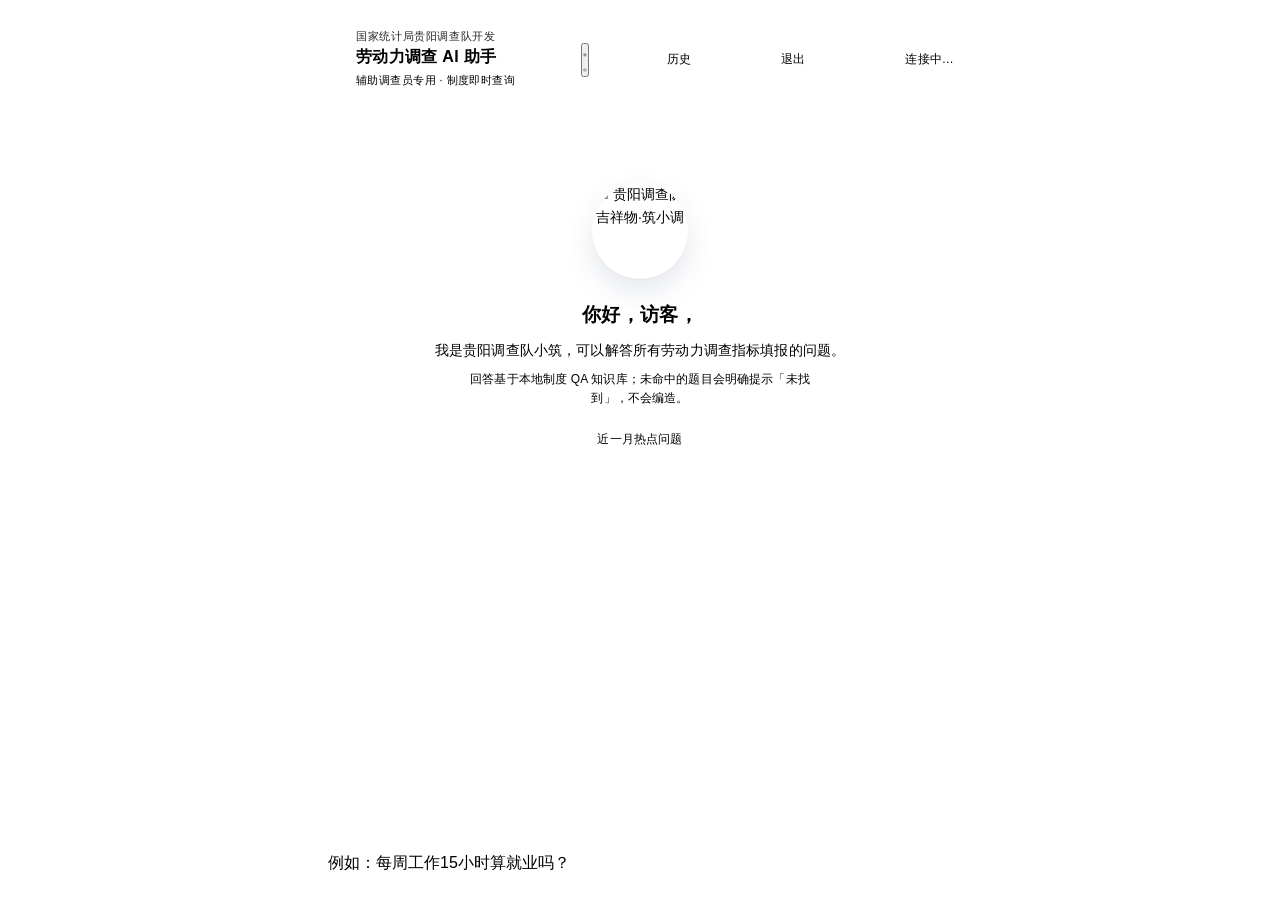
==== commit abde004d: "fix: 会话延续查询补 id 列 + 前端历史按钮与空反馈行守卫" ====
--- a/backend/static/index.html
+++ b/backend/static/index.html
@@ -975,6 +975,7 @@
   <svg class="icon-sun" viewBox="0 0 24 24" fill="none" stroke="currentColor" stroke-width="2" stroke-linecap="round"><circle cx="12" cy="12" r="4"/><path d="M12 2v2M12 20v2M4.9 4.9l1.4 1.4M17.7 17.7l1.4 1.4M2 12h2M20 12h2M4.9 19.1l1.4-1.4M17.7 6.3l1.4-1.4"/></svg>
   <svg class="icon-moon" viewBox="0 0 24 24" fill="none" stroke="currentColor" stroke-width="2" stroke-linecap="round" stroke-linejoin="round"><path d="M21 12.8A9 9 0 1 1 11.2 3a7 7 0 0 0 9.8 9.8z"/></svg>
 </button>
+    <button class="history-btn" id="history-btn" type="button">历史</button>
 <button class="logout-btn" onclick="logout()">退出</button>
     <span class="status" id="status"><span class="dot"></span><span id="status-text">连接中…</span></span>
   </header>
@@ -1338,6 +1339,7 @@
 
     function wireFeedback(block) {
       const row = block.querySelector('.feedback-row');
+      if (!row) return;
       const status = row.querySelector('.feedback-status');
       const buttons = row.querySelectorAll('.feedback-btn');
       buttons.forEach(btn => {
